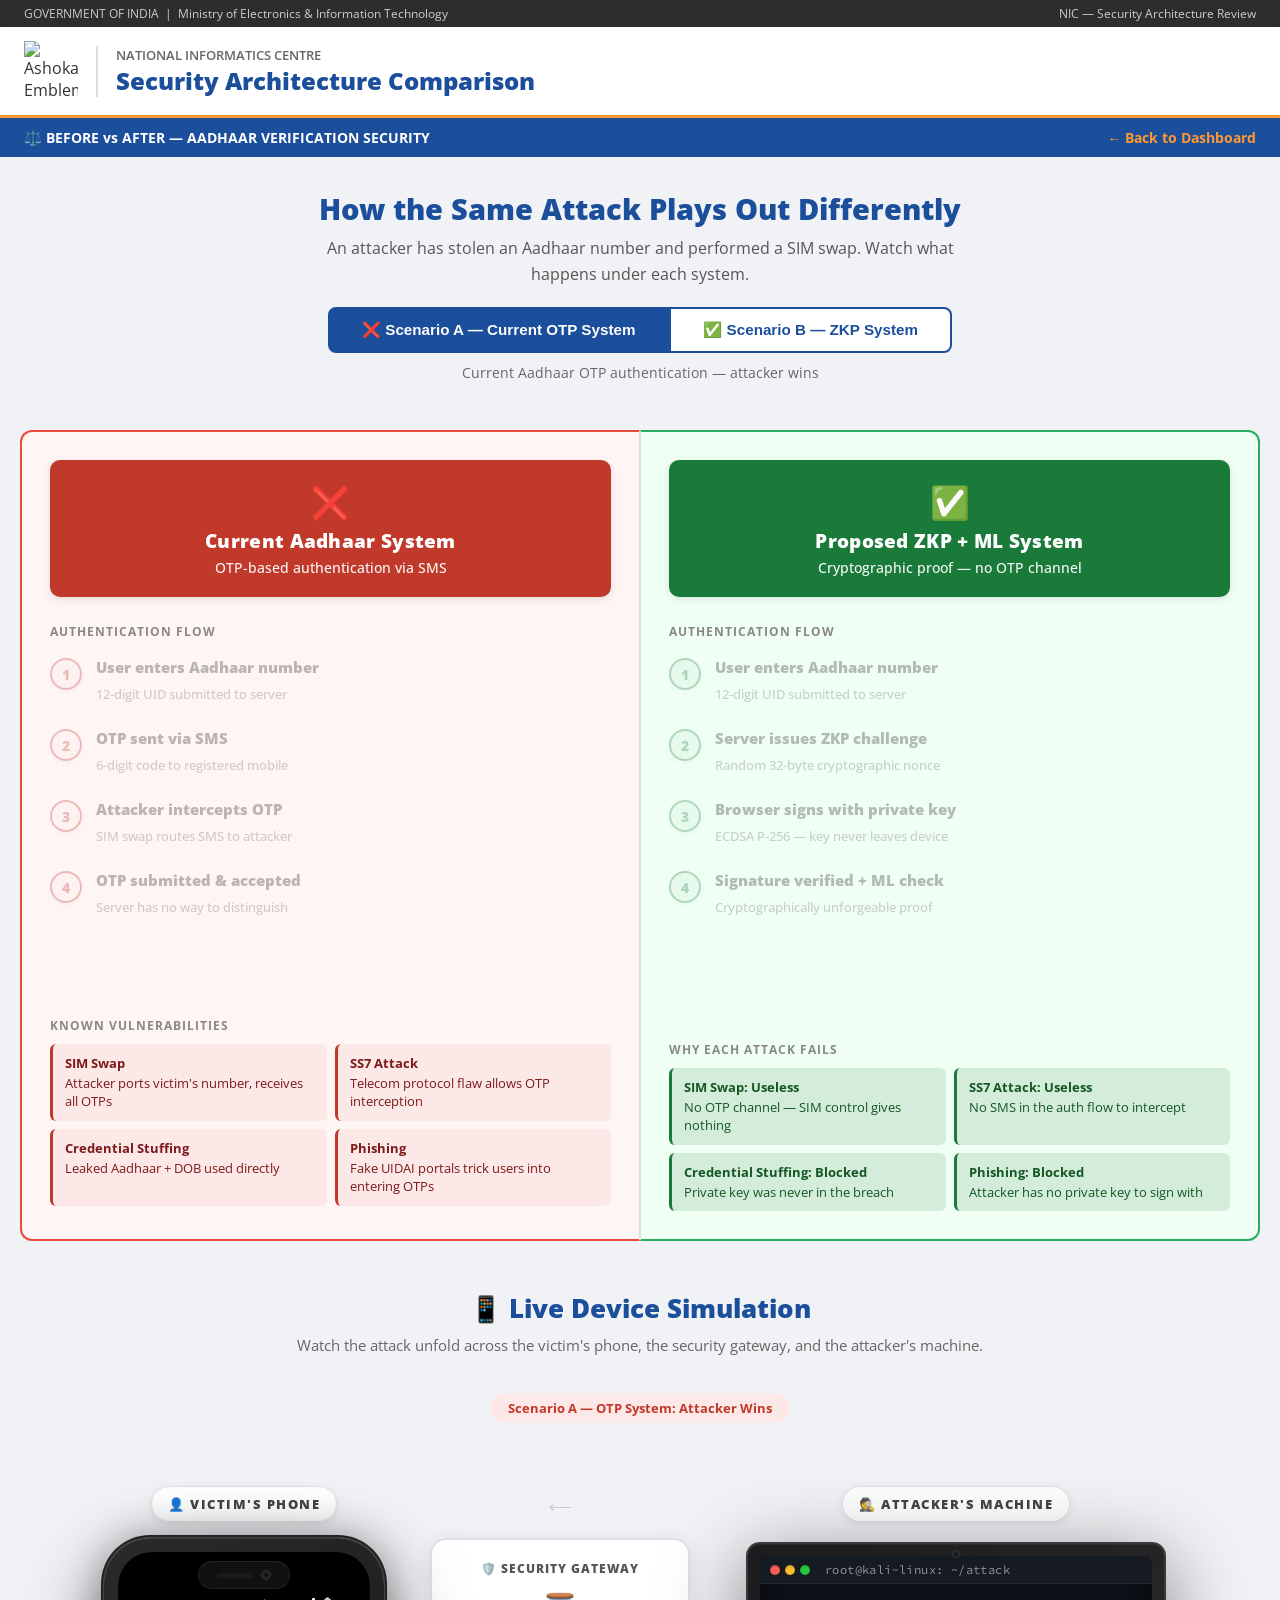
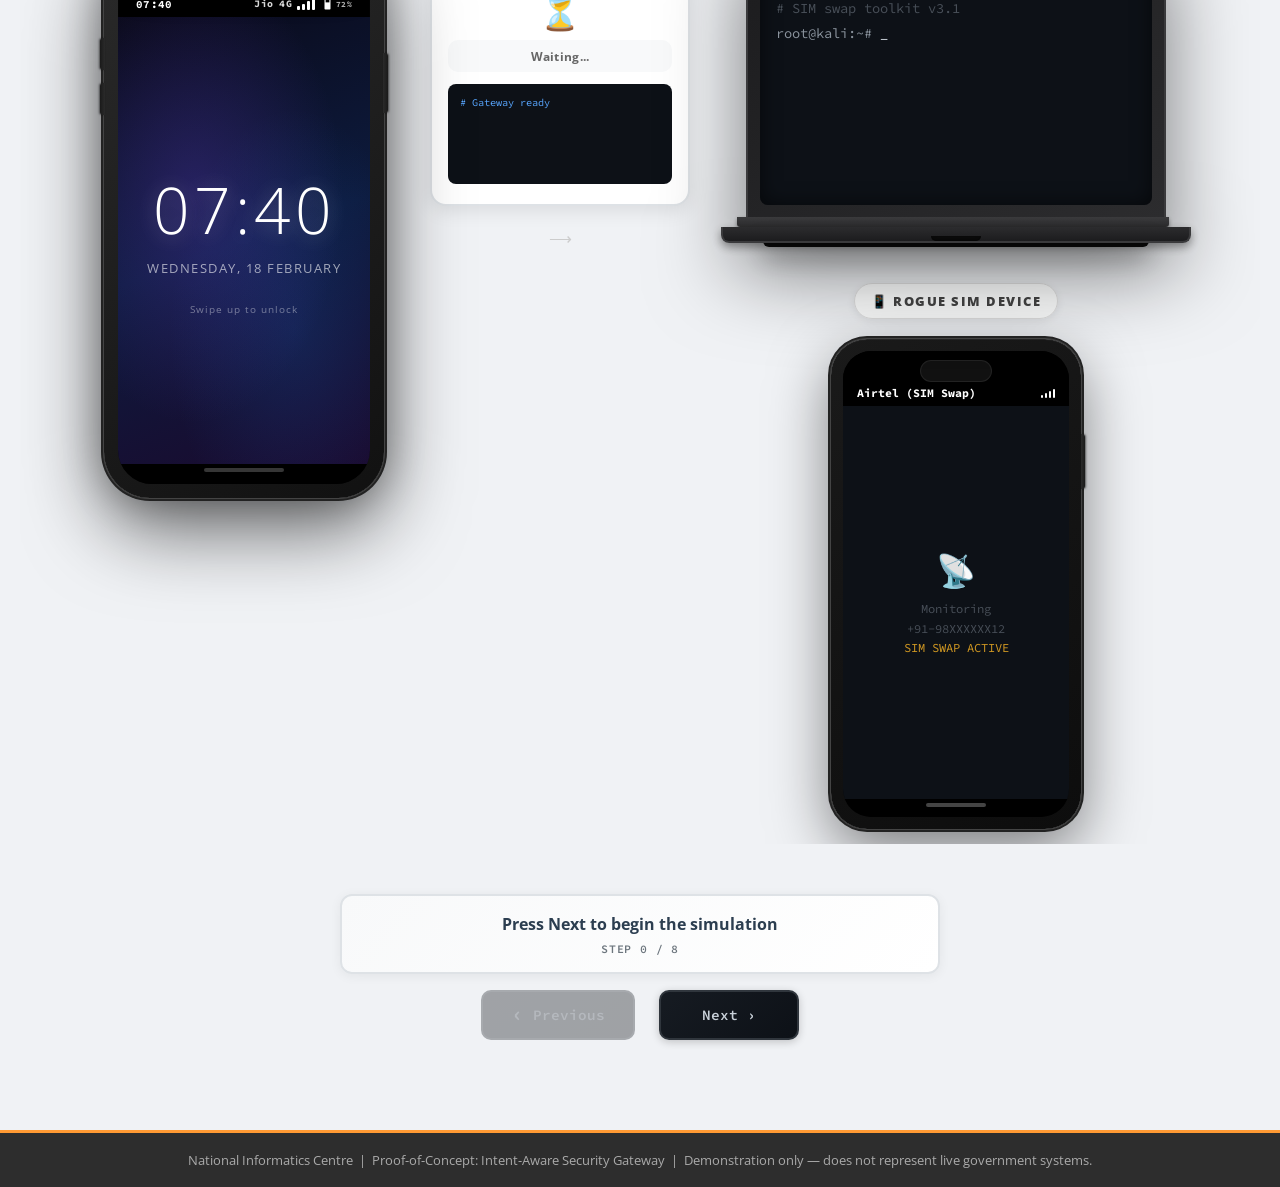
==== static/compare/index.html @ 64ff9e9a "Version 9" ====
<!DOCTYPE html>
<html lang="en">

<head>
    <meta charset="UTF-8">
    <meta name="viewport" content="width=device-width, initial-scale=1.0">
    <title>Security Architecture Comparison — NIC</title>
    <link
        href="https://fonts.googleapis.com/css2?family=Open+Sans:wght@400;600;700;800&family=Source+Code+Pro:wght@400;600&display=swap"
        rel="stylesheet">
    <link
        href="https://fonts.googleapis.com/css2?family=Material+Symbols+Outlined:opsz,wght,FILL,GRAD@20,400,1,0"
        rel="stylesheet">
    <style>
        :root {
            --nic-blue: #1b4e9b;
            --nic-orange: #ff9933;
            --nic-green: #138808;
            --red: #c0392b;
            --green: #1a7a3a;
            --red-bg: #fff5f5;
            --green-bg: #f0fff4;
            --red-border: #e74c3c;
            --green-border: #27ae60;
        }

        * {
            box-sizing: border-box;
            margin: 0;
            padding: 0;
        }

        body {
            font-family: 'Open Sans', 'Segoe UI', sans-serif;
            background: #f0f2f5;
            color: #333;
        }

        .govt-strip {
            background: #2d2d2d;
            color: #ccc;
            font-size: .78rem;
            padding: 5px 24px;
            display: flex;
            justify-content: space-between;
        }

        .nic-header {
            background: white;
            padding: 14px 24px;
            display: flex;
            align-items: center;
            gap: 18px;
            border-bottom: 3px solid var(--nic-orange);
            box-shadow: 0 2px 6px rgba(0, 0, 0, .08);
        }

        .nic-header img {
            width: 54px;
        }

        .nic-header .htxt {
            border-left: 2px solid #ddd;
            padding-left: 18px;
        }

        .nic-header .htxt p {
            font-size: .8rem;
            color: #666;
            text-transform: uppercase;
            font-weight: 600;
        }

        .nic-header .htxt h1 {
            font-size: 1.5rem;
            color: var(--nic-blue);
            font-weight: 800;
        }

        .nav-bar {
            background: var(--nic-blue);
            color: white;
            padding: 10px 24px;
            font-size: .9rem;
            font-weight: 700;
            display: flex;
            justify-content: space-between;
            align-items: center;
        }

        .nav-bar a {
            color: var(--nic-orange);
            text-decoration: none;
            font-size: .85rem;
        }

        .page-title {
            text-align: center;
            padding: 32px 24px 20px;
        }

        .page-title h2 {
            font-size: 1.8rem;
            font-weight: 800;
            color: var(--nic-blue);
            margin-bottom: 8px;
        }

        .page-title p {
            font-size: 1rem;
            color: #555;
            max-width: 680px;
            margin: 0 auto 20px;
            line-height: 1.6;
        }

        .scenario-toggle {
            display: flex;
            justify-content: center;
            gap: 0;
            margin-bottom: 10px;
        }

        .scen-btn {
            padding: 12px 32px;
            font-size: .95rem;
            font-weight: 700;
            border: 2px solid var(--nic-blue);
            cursor: pointer;
            transition: all .2s;
            background: white;
            color: var(--nic-blue);
        }

        .scen-btn:first-child {
            border-radius: 8px 0 0 8px;
        }

        .scen-btn:last-child {
            border-radius: 0 8px 8px 0;
        }

        .scen-btn.active {
            background: var(--nic-blue);
            color: white;
        }

        .scen-label {
            text-align: center;
            font-size: .85rem;
            color: #666;
            margin-bottom: 28px;
        }

        /* TEXT COMPARISON */
        .compare-grid {
            display: grid;
            grid-template-columns: 1fr 1fr;
            gap: 0;
            max-width: 1400px;
            margin: 0 auto 50px;
            padding: 0 20px;
        }

        .col {
            padding: 28px;
        }

        .col-bad {
            background: var(--red-bg);
            border: 2px solid var(--red-border);
            border-right: 1px solid #ddd;
            border-radius: 12px 0 0 12px;
        }

        .col-good {
            background: var(--green-bg);
            border: 2px solid var(--green-border);
            border-left: 1px solid #ddd;
            border-radius: 0 12px 12px 0;
        }

        .col-header {
            text-align: center;
            padding: 20px;
            border-radius: 10px;
            margin-bottom: 26px;
            box-shadow: 0 2px 8px rgba(0, 0, 0, .1);
        }

        .col-bad .col-header {
            background: var(--red);
            color: white;
        }

        .col-good .col-header {
            background: var(--green);
            color: white;
        }

        .col-header .verdict {
            font-size: 2rem;
            margin-bottom: 4px;
        }

        .col-header h3 {
            font-size: 1.2rem;
            font-weight: 800;
            margin-bottom: 4px;
            letter-spacing: .3px;
        }

        .col-header p {
            font-size: .85rem;
            opacity: .95;
            font-weight: 500;
        }

        .flow-title {
            font-size: .78rem;
            font-weight: 700;
            text-transform: uppercase;
            color: #888;
            letter-spacing: 1px;
            margin-bottom: 12px;
        }

        .step {
            display: flex;
            align-items: flex-start;
            gap: 14px;
            margin-bottom: 14px;
            opacity: .3;
            transition: opacity .4s, transform .3s;
            padding: 4px 0;
        }

        .step.active {
            opacity: 1;
            transform: translateX(6px);
        }

        .step.done {
            opacity: .7;
        }

        .step-num {
            width: 32px;
            height: 32px;
            border-radius: 50%;
            display: flex;
            align-items: center;
            justify-content: center;
            font-size: .85rem;
            font-weight: 800;
            flex-shrink: 0;
            margin-top: 2px;
            box-shadow: 0 2px 6px rgba(0, 0, 0, .1);
        }

        .col-bad .step-num {
            background: #fde8e8;
            color: var(--red);
            border: 2px solid var(--red);
        }

        .col-good .step-num {
            background: #d4edda;
            color: var(--green);
            border: 2px solid var(--green);
        }

        .step-text {
            font-size: .92rem;
            line-height: 1.6;
        }

        .step-text strong {
            display: block;
            font-weight: 800;
            color: #222;
            margin-bottom: 2px;
        }

        .step-text span {
            color: #666;
            font-size: .84rem;
            font-weight: 500;
        }

        .result-banner {
            border-radius: 8px;
            padding: 18px;
            text-align: center;
            font-weight: 800;
            font-size: 1.1rem;
            letter-spacing: .5px;
            opacity: 0;
            transform: translateY(8px);
            transition: opacity .5s, transform .5s;
            margin-bottom: 20px;
        }

        .result-banner.show {
            opacity: 1;
            transform: translateY(0);
        }

        .result-bad {
            background: #e74c3c;
            color: white;
        }

        .result-good {
            background: #27ae60;
            color: white;
        }

        .cards-title {
            font-size: .78rem;
            font-weight: 700;
            text-transform: uppercase;
            color: #888;
            letter-spacing: 1px;
            margin-bottom: 10px;
        }

        .cards-grid {
            display: grid;
            grid-template-columns: 1fr 1fr;
            gap: 8px;
        }

        .card {
            padding: 10px 12px;
            border-radius: 6px;
            font-size: .82rem;
            line-height: 1.4;
        }

        .card-vuln {
            background: #fde8e8;
            border-left: 3px solid var(--red);
            color: #7b1a1a;
        }

        .card-prot {
            background: #d4edda;
            border-left: 3px solid var(--green);
            color: #155724;
        }

        .card strong {
            display: block;
            font-weight: 700;
            margin-bottom: 2px;
        }

        /* ══ SIMULATION SECTION ══ */
        .sim-section {
            max-width: 100%;
            margin: 0 auto 60px;
            padding: 0 20px;
            overflow-x: hidden;
        }

        .sim-section h3 {
            text-align: center;
            font-size: 1.6rem;
            font-weight: 800;
            color: var(--nic-blue);
            margin-bottom: 8px;
        }

        .sim-sub {
            text-align: center;
            color: #666;
            font-size: .95rem;
            margin-bottom: 36px;
            line-height: 1.5;
        }

        .scenario-badge {
            display: inline-block;
            padding: 6px 18px;
            border-radius: 20px;
            font-size: .8rem;
            font-weight: 700;
            margin-bottom: 24px;
        }

        .badge-a {
            background: #fde8e8;
            color: var(--red);
        }

        .badge-b {
            background: #d4edda;
            color: var(--green);
        }

        .sim-stage {
            display: grid;
            grid-template-columns: minmax(300px, 350px) minmax(260px, 300px) minmax(420px, 520px);
            gap: 24px;
            align-items: start;
            justify-content: center;
            justify-items: center;
            width: 100%;
            max-width: 1600px;
            margin: 0 auto;
            padding: 20px;
            overflow-x: auto;
        }

        /* ── PHONE ── */
        .phone-wrap {
            display: flex;
            flex-direction: column;
            align-items: center;
            gap: 16px;
            width: 100%;
        }

        .device-label {
            font-size: .82rem;
            font-weight: 800;
            text-transform: uppercase;
            letter-spacing: 1.5px;
            color: #444;
            text-align: center;
            padding: 8px 16px;
            background: rgba(255, 255, 255, .9);
            border-radius: 20px;
            box-shadow: 0 2px 8px rgba(0, 0, 0, .08);
            border: 1px solid #e0e0e0;
        }

        .phone {
            width: 300px;
            height: 600px;
            background: linear-gradient(145deg, #2a2a2a, #111);
            border-radius: 46px;
            padding: 14px;
            box-shadow:
                0 0 0 1px #444,
                0 0 0 3px #222,
                inset 0 1px 0 rgba(255, 255, 255, .08),
                0 30px 80px rgba(0, 0, 0, .6),
                0 0 40px rgba(0, 0, 0, .3);
            position: relative;
            flex-shrink: 0;
            margin: 0 auto;
        }

        /* Volume buttons */
        .phone::before {
            content: '';
            position: absolute;
            left: -4px;
            top: 100px;
            width: 5px;
            height: 32px;
            background: linear-gradient(to right, #1a1a1a, #2a2a2a);
            border-radius: 3px 0 0 3px;
            box-shadow: -1px 0 2px rgba(0, 0, 0, .5);
            z-index: 1;
        }

        /* Power button */
        .phone::after {
            content: '';
            position: absolute;
            right: -4px;
            top: 115px;
            width: 5px;
            height: 60px;
            background: linear-gradient(to left, #1a1a1a, #2a2a2a);
            border-radius: 0 3px 3px 0;
            box-shadow: 1px 0 2px rgba(0, 0, 0, .5);
            z-index: 1;
        }

        /* Second volume button via wrapper */
        .phone .vol2 {
            position: absolute;
            left: -4px;
            top: 145px;
            width: 5px;
            height: 32px;
            background: linear-gradient(to right, #1a1a1a, #2a2a2a);
            border-radius: 3px 0 0 3px;
            box-shadow: -1px 0 2px rgba(0, 0, 0, .5);
            z-index: 1;
        }

        .phone-screen {
            width: 100%;
            height: 100%;
            background: #000;
            border-radius: 34px;
            overflow: hidden;
            position: relative;
            display: flex;
            flex-direction: column;
            box-shadow: inset 0 0 1px rgba(255, 255, 255, .1);
        }

        /* Dynamic island style notch */
        .notch {
            position: absolute;
            top: 10px;
            left: 50%;
            transform: translateX(-50%);
            width: 90px;
            height: 26px;
            background: #111;
            border-radius: 20px;
            z-index: 20;
            display: flex;
            align-items: center;
            justify-content: center;
            gap: 8px;
            box-shadow: 0 0 0 1px #222;
        }

        .notch-cam {
            width: 10px;
            height: 10px;
            background: #1a1a1a;
            border-radius: 50%;
            border: 1.5px solid #333;
            position: relative;
        }

        .notch-cam::after {
            content: '';
            position: absolute;
            top: 50%;
            left: 50%;
            transform: translate(-50%, -50%);
            width: 4px;
            height: 4px;
            background: #0a0a0a;
            border-radius: 50%;
            box-shadow: 0 0 3px rgba(100, 180, 255, .4);
        }

        .notch-speaker {
            width: 36px;
            height: 5px;
            background: #1a1a1a;
            border-radius: 3px;
        }

        .status-bar {
            background: rgba(0, 0, 0, .2);
            /* Transparent on top of wallpaper/app */
            color: white;
            font-size: .68rem;
            font-weight: 700;
            padding: 44px 18px 6px;
            display: flex;
            justify-content: space-between;
            align-items: center;
            flex-shrink: 0;
            font-family: 'Source Code Pro', monospace;
            letter-spacing: .3px;
            position: relative;
            z-index: 5;
        }

        .signal-bars {
            display: flex;
            align-items: flex-end;
            gap: 2px;
        }

        .bar {
            width: 3px;
            background: white;
            border-radius: 1px;
            transition: opacity .5s;
        }

        .bar:nth-child(1) {
            height: 4px;
        }

        .bar:nth-child(2) {
            height: 6px;
        }

        .bar:nth-child(3) {
            height: 9px;
        }

        .bar:nth-child(4) {
            height: 12px;
        }

        .bar.dim {
            opacity: .2;
        }

        .wifi-icon {
            font-size: .65rem;
        }

        .battery-wrap {
            display: flex;
            align-items: center;
            gap: 1px;
        }

        .batt-icon {
            font-size: 15px !important;
            line-height: 1;
            color: white;
            display: inline-flex;
            align-items: center;
        }

        .batt-pct {
            font-size: .5rem;
            color: rgba(255, 255, 255, .7);
        }

        .screen-content {
            flex: 1;
            overflow: hidden;
            position: relative;
            display: flex;
            flex-direction: column;
        }

        .home-bar {
            height: 20px;
            display: flex;
            align-items: center;
            justify-content: center;
            padding-bottom: 8px;
            z-index: 10;
        }

        .home-pill {
            width: 110px;
            height: 4px;
            background: #fff;
            border-radius: 2px;
            opacity: 0.8;
        }

        .home-bar {
            height: 20px;
            background: #000;
            display: flex;
            align-items: center;
            justify-content: center;
            flex-shrink: 0;
        }

        .home-pill {
            width: 80px;
            height: 4px;
            background: #444;
            border-radius: 2px;
        }

        .screen-state {
            position: absolute;
            inset: 0;
            display: flex;
            flex-direction: column;
            opacity: 0;
            transition: opacity .6s;
            pointer-events: none;
        }

        .screen-state.visible {
            opacity: 1;
        }

        /* Lock screen */
        .lock-screen {
            background: linear-gradient(160deg, #0a0a1a 0%, #0d1b3e 50%, #1a0a2e 100%);
            color: white;
            align-items: center;
            justify-content: center;
            gap: 6px;
            flex: 1;
            display: flex;
            flex-direction: column;
        }

        .lock-wallpaper {
            position: absolute;
            inset: 0;
            background: radial-gradient(ellipse at 30% 40%, rgba(100, 60, 200, .3), transparent 60%), radial-gradient(ellipse at 70% 70%, rgba(30, 100, 200, .2), transparent 50%);
        }

        .lock-content {
            position: relative;
            z-index: 1;
            display: flex;
            flex-direction: column;
            align-items: center;
            gap: 6px;
        }

        .lock-time {
            font-size: 4rem;
            font-weight: 200;
            letter-spacing: 4px;
            text-shadow: 0 2px 20px rgba(255, 255, 255, .3);
        }

        .lock-date {
            font-size: .82rem;
            opacity: .6;
            letter-spacing: 1.5px;
            text-transform: uppercase;
        }

        .lock-unlock {
            margin-top: 20px;
            font-size: .6rem;
            opacity: .4;
            letter-spacing: 1px;
        }

        /* App screen */
        .aadhaar-app {
            background: #f0f4fa;
            flex: 1;
            display: flex;
            flex-direction: column;
        }

        .app-topbar {
            background: linear-gradient(135deg, #1b4e9b, #0d3a7a);
            color: white;
            padding: 14px 16px;
            font-size: .8rem;
            font-weight: 700;
            display: flex;
            align-items: center;
            gap: 10px;
            box-shadow: 0 2px 8px rgba(0, 0, 0, .3);
            flex-shrink: 0;
        }

        .app-topbar .back {
            opacity: .7;
            font-size: 1rem;
            cursor: pointer;
        }

        .app-topbar .title-wrap {
            flex: 1;
        }

        .app-topbar .app-name {
            font-size: .85rem;
            font-weight: 800;
        }

        .app-topbar .app-sub {
            font-size: .65rem;
            opacity: .7;
            font-weight: 400;
        }

        .app-topbar .uidai-badge {
            background: rgba(255, 255, 255, .15);
            border-radius: 4px;
            padding: 3px 8px;
            font-size: .62rem;
            font-weight: 700;
        }

        .app-body {
            flex: 1;
            padding: 14px;
            display: flex;
            flex-direction: column;
            gap: 12px;
            overflow-y: auto;
            overflow-x: hidden;
        }

        .app-card {
            background: white;
            border-radius: 12px;
            padding: 12px 14px;
            box-shadow: 0 1px 4px rgba(0, 0, 0, .08);
            border: 1px solid rgba(0, 0, 0, .04);
        }

        .app-card-title {
            font-size: .75rem;
            font-weight: 800;
            color: var(--nic-blue);
            margin-bottom: 8px;
            text-transform: uppercase;
            letter-spacing: .5px;
        }

        .app-field label {
            font-size: .68rem;
            color: #999;
            font-weight: 700;
            text-transform: uppercase;
            display: block;
            margin-bottom: 4px;
            letter-spacing: .5px;
        }

        .app-field .val {
            font-size: .88rem;
            font-weight: 600;
            color: #111;
            font-family: 'Source Code Pro', monospace;
            letter-spacing: 1.5px;
            min-height: 18px;
        }

        .app-field .val.typing::after {
            content: '|';
            animation: blink 1s step-start infinite;
            color: var(--nic-blue);
        }

        .app-field .val.redacted {
            color: #bbb;
            letter-spacing: 2px;
        }

        .otp-row {
            display: flex;
            gap: 4px;
            justify-content: center;
            margin-top: 4px;
        }

        .otp-d {
            width: 32px;
            height: 40px;
            border: 1.5px solid #ddd;
            border-radius: 8px;
            display: flex;
            align-items: center;
            justify-content: center;
            font-size: 1.05rem;
            font-weight: 700;
            font-family: 'Source Code Pro', monospace;
            background: #fafafa;
            transition: border-color .2s, background .2s;
        }

        .otp-d.filled {
            border-color: var(--nic-blue);
            background: #eef3ff;
            color: var(--nic-blue);
        }

        .otp-d.active-cursor {
            border-color: var(--nic-blue);
            animation: pulse-border .8s ease-in-out infinite;
        }

        @keyframes pulse-border {

            0%,
            100% {
                border-color: var(--nic-blue);
            }

            50% {
                border-color: #7aabff;
            }
        }

        .zkp-section {
            display: flex;
            flex-direction: column;
            align-items: center;
            gap: 6px;
            padding: 6px 0;
        }

        .zkp-ring-wrap {
            position: relative;
            width: 64px;
            height: 64px;
        }

        .zkp-ring {
            width: 64px;
            height: 64px;
            border: 4px solid #e8e8e8;
            border-top-color: var(--nic-blue);
            border-radius: 50%;
            animation: spin 1s linear infinite;
            position: absolute;
        }

        .zkp-ring.done {
            animation: none;
            border-color: #27ae60;
        }

        .zkp-check {
            position: absolute;
            inset: 0;
            display: flex;
            align-items: center;
            justify-content: center;
            font-size: 1.7rem;
            opacity: 0;
            transition: opacity .4s;
        }

        .zkp-check.show {
            opacity: 1;
        }

        .zkp-label {
            font-size: .72rem;
            color: #666;
            text-align: center;
            line-height: 1.4;
        }

        .status-pill {
            border-radius: 20px;
            padding: 5px 12px;
            font-size: .62rem;
            font-weight: 700;
            text-align: center;
            display: inline-block;
        }

        .pill-ok {
            background: #d4edda;
            color: #155724;
        }

        .pill-err {
            background: #f8d7da;
            color: #721c24;
        }

        .pill-wait {
            background: #fff3cd;
            color: #856404;
        }

        .app-action-btn {
            border-radius: 8px;
            padding: 11px;
            font-size: .82rem;
            font-weight: 700;
            text-align: center;
            border: none;
            width: 100%;
        }

        .btn-blue {
            background: linear-gradient(135deg, #1b4e9b, #0d3a7a);
            color: white;
        }

        .btn-green {
            background: linear-gradient(135deg, #27ae60, #1a7a3a);
            color: white;
        }

        .btn-red {
            background: linear-gradient(135deg, #e74c3c, #c0392b);
            color: white;
        }

        /* SMS notification — inside screen-content so it clips within the phone screen */
        .sms-notif {
            position: absolute;
            top: 10px;
            left: 10px;
            right: 10px;
            background: rgba(28, 28, 30, .95);
            -webkit-backdrop-filter: blur(30px);
            backdrop-filter: blur(30px);
            border-radius: 16px;
            padding: 12px 14px;
            display: flex;
            gap: 12px;
            align-items: flex-start;
            transform: translateY(-150%);
            transition: transform .6s cubic-bezier(.34, 1.4, .64, 1);
            z-index: 30;
            border: 1px solid rgba(255, 255, 255, .12);
            box-shadow: 0 10px 40px rgba(0, 0, 0, .4);
        }

        .sms-notif.slide-in {
            transform: translateY(0);
        }

        .sms-icon-wrap {
            width: 40px;
            height: 40px;
            background: linear-gradient(135deg, #30d158, #25a244);
            border-radius: 11px;
            display: flex;
            align-items: center;
            justify-content: center;
            font-size: 1.15rem;
            flex-shrink: 0;
            box-shadow: 0 2px 8px rgba(48, 209, 88, .4);
        }

        .sms-meta {
            flex: 1;
        }

        .sms-app-row {
            display: flex;
            justify-content: space-between;
            align-items: center;
            margin-bottom: 2px;
        }

        .sms-app-name {
            font-size: .67rem;
            color: rgba(255, 255, 255, .6);
            font-weight: 700;
            text-transform: uppercase;
            letter-spacing: .6px;
        }

        .sms-time {
            font-size: .62rem;
            color: rgba(255, 255, 255, .4);
            font-weight: 600;
        }

        .sms-sender {
            font-size: .8rem;
            color: white;
            font-weight: 700;
            margin-bottom: 3px;
            letter-spacing: .2px;
        }

        .sms-body-text {
            font-size: .74rem;
            color: rgba(255, 255, 255, .8);
            line-height: 1.5;
        }

        .sms-body-text strong {
            color: white;
        }

        /* ── LAPTOP ── */
        .laptop-wrap {
            display: flex;
            flex-direction: column;
            align-items: center;
            gap: 20px;
            width: 100%;
        }

        .laptop {
            width: 460px;
            display: flex;
            flex-direction: column;
            align-items: center;
            filter: drop-shadow(0 20px 40px rgba(0, 0, 0, .5));
            margin: 0 auto;
        }

        .laptop-lid {
            width: 100%;
            height: 300px;
            background: linear-gradient(145deg, #1c1c1e, #2c2c2e);
            border-radius: 14px 14px 0 0;
            border: 2px solid #3a3a3c;
            border-bottom: none;
            padding: 12px;
            position: relative;
            box-shadow: inset 0 1px 0 rgba(255, 255, 255, .05);
        }

        .laptop-lid::before {
            content: '';
            position: absolute;
            top: 6px;
            left: 50%;
            transform: translateX(-50%);
            width: 6px;
            height: 6px;
            background: #1c1c1e;
            border-radius: 50%;
            border: 1px solid #3a3a3c;
        }

        .laptop-screen-inner {
            width: 100%;
            height: 100%;
            background: #0d1117;
            border-radius: 8px;
            overflow: hidden;
            display: flex;
            flex-direction: column;
            box-shadow: inset 0 0 20px rgba(0, 0, 0, .6);
        }

        .laptop-titlebar {
            background: #161b22;
            padding: 6px 10px;
            display: flex;
            align-items: center;
            gap: 5px;
            flex-shrink: 0;
            border-bottom: 1px solid #21262d;
        }

        .ltb-dot {
            width: 10px;
            height: 10px;
            border-radius: 50%;
            box-shadow: inset 0 1px 2px rgba(0, 0, 0, .3);
        }

        .ltb-dot.r {
            background: #ff5f57;
        }

        .ltb-dot.y {
            background: #febc2e;
        }

        .ltb-dot.g {
            background: #28c840;
        }

        .ltb-title {
            font-size: .76rem;
            color: #8b949e;
            margin-left: 10px;
            font-family: 'Source Code Pro', monospace;
            letter-spacing: .4px;
        }

        .laptop-terminal {
            flex: 1;
            padding: 12px 16px;
            font-family: 'Source Code Pro', monospace;
            font-size: .86rem;
            line-height: 1.8;
            color: #c9d1d9;
            overflow-y: auto;
            overflow-x: hidden;
        }

        .lt-line {
            display: block;
        }

        .lt-ok {
            color: #3fb950;
        }

        .lt-err {
            color: #f85149;
        }

        .lt-warn {
            color: #d29922;
        }

        .lt-info {
            color: #58a6ff;
        }

        .lt-dim {
            color: #484f58;
        }

        .lt-prompt {
            color: #8b949e;
        }

        .laptop-hinge {
            width: 103%;
            height: 10px;
            background: linear-gradient(to bottom, #3a3a3c, #2c2c2e);
            margin-left: -1.5%;
            border-radius: 0 0 3px 3px;
            box-shadow: 0 2px 4px rgba(0, 0, 0, .4);
        }

        .laptop-base {
            width: 112%;
            height: 16px;
            background: linear-gradient(to bottom, #2c2c2e, #1c1c1e);
            border-radius: 0 0 8px 8px;
            border: 2px solid #3a3a3c;
            border-top: none;
            position: relative;
            box-shadow: 0 4px 10px rgba(0, 0, 0, .4);
        }

        .laptop-base::after {
            content: '';
            position: absolute;
            bottom: 0;
            left: 50%;
            transform: translateX(-50%);
            width: 50px;
            height: 5px;
            background: #0a0a0a;
            border-radius: 0 0 5px 5px;
            box-shadow: inset 0 -1px 2px rgba(0, 0, 0, .5);
        }

        .laptop-foot {
            width: 92%;
            height: 6px;
            background: #0a0a0a;
            border-radius: 0 0 12px 12px;
            box-shadow: 0 8px 24px rgba(0, 0, 0, .6);
            margin-top: -2px;
        }

        /* Rogue SIM phone — proper phone shape */
        .rogue-phone {
            width: 270px;
            height: 520px;
            background: linear-gradient(145deg, #1a1a1a, #0d0d0d);
            border-radius: 36px;
            padding: 12px;
            box-shadow:
                0 0 0 1px #444,
                0 0 0 3px #222,
                inset 0 1px 0 rgba(255, 255, 255, .05),
                0 20px 60px rgba(0, 0, 0, .5);
            position: relative;
            margin: 0 auto;
        }

        .rogue-phone::after {
            content: '';
            position: absolute;
            right: -4px;
            top: 95px;
            width: 4px;
            height: 55px;
            background: linear-gradient(to left, #1a1a1a, #2a2a2a);
            border-radius: 0 3px 3px 0;
            box-shadow: 1px 0 2px rgba(0, 0, 0, .5);
            z-index: 1;
        }

        .rogue-screen {
            width: 100%;
            height: 100%;
            background: #000;
            border-radius: 28px;
            overflow: hidden;
            position: relative;
            display: flex;
            flex-direction: column;
            box-shadow: inset 0 0 1px rgba(255, 255, 255, .1);
        }

        .rogue-notch {
            position: absolute;
            top: 10px;
            left: 50%;
            transform: translateX(-50%);
            width: 70px;
            height: 20px;
            background: #111;
            border-radius: 14px;
            z-index: 10;
            box-shadow: 0 0 0 1px #222;
        }

        .rogue-statusbar {
            background: #000;
            color: white;
            font-size: .72rem;
            font-weight: 700;
            padding: 35px 14px 6px;
            display: flex;
            justify-content: space-between;
            align-items: center;
            font-family: 'Source Code Pro', monospace;
            flex-shrink: 0;
        }

        .rogue-content {
            flex: 1;
            overflow: hidden;
            position: relative;
        }

        .rogue-home {
            height: 18px;
            background: #000;
            display: flex;
            align-items: center;
            justify-content: center;
            flex-shrink: 0;
            padding-bottom: 6px;
        }

        .rogue-home-pill {
            width: 60px;
            height: 4px;
            background: #444;
            border-radius: 2px;
        }

        .rogue-state {
            position: absolute;
            inset: 0;
            opacity: 0;
            transition: opacity .5s;
            display: flex;
            flex-direction: column;
        }

        .rogue-state.visible {
            opacity: 1;
        }

        .rogue-sms-notif {
            position: absolute;
            top: 48px;
            left: 8px;
            right: 8px;
            background: rgba(28, 28, 30, .96);
            -webkit-backdrop-filter: blur(20px);
            backdrop-filter: blur(20px);
            border-radius: 12px;
            padding: 10px 12px;
            display: flex;
            gap: 10px;
            align-items: flex-start;
            transform: translateY(-160px);
            transition: transform .6s cubic-bezier(.34, 1.4, .64, 1);
            z-index: 30;
            border: 1px solid rgba(255, 255, 255, .1);
            box-shadow: 0 8px 30px rgba(0, 0, 0, .4);
        }

        .rogue-sms-notif.slide-in {
            transform: translateY(0);
        }

        /* ── GATEWAY ── */
        .gateway-wrap {
            display: flex;
            flex-direction: column;
            align-items: center;
            gap: 12px;
            width: 100%;
        }

        .gw-box {
            background: white;
            border: 2px solid #dee2e6;
            border-radius: 16px;
            padding: 20px 16px;
            width: 100%;
            max-width: 260px;
            box-shadow: 0 4px 20px rgba(0, 0, 0, .1);
            display: flex;
            flex-direction: column;
            align-items: center;
            gap: 12px;
            margin: 0 auto;
        }

        .gw-title {
            font-size: .75rem;
            font-weight: 800;
            text-transform: uppercase;
            letter-spacing: 1px;
            color: #555;
            text-align: center;
            margin-bottom: 4px;
        }

        .gw-icon {
            font-size: 2.2rem;
            transition: all .3s;
            line-height: 1;
        }

        .gw-status {
            font-size: .74rem;
            font-weight: 700;
            text-align: center;
            padding: 8px 12px;
            border-radius: 10px;
            width: 100%;
            transition: all .3s;
            letter-spacing: .3px;
        }

        .gw-ok {
            background: #d4edda;
            color: #155724;
        }

        .gw-err {
            background: #f8d7da;
            color: #721c24;
        }

        .gw-wait {
            background: #fff3cd;
            color: #856404;
        }

        .gw-neutral {
            background: #f8f9fa;
            color: #666;
        }

        .gw-log {
            width: 100%;
            background: #0d1117;
            border-radius: 8px;
            padding: 10px 12px;
            font-family: 'Source Code Pro', monospace;
            font-size: .64rem;
            line-height: 1.8;
            color: #8b949e;
            min-height: 100px;
            max-height: 140px;
            overflow-y: auto;
            overflow-x: hidden;
        }

        .gl {
            display: block;
        }

        .gl-ok {
            color: #3fb950;
        }

        .gl-err {
            color: #f85149;
        }

        .gl-info {
            color: #58a6ff;
        }

        .gl-warn {
            color: #d29922;
        }

        /* Data pulse arrows */
        .pulse-arrow {
            font-size: 1.4rem;
            color: #aaa;
            text-align: center;
            position: relative;
            height: 40px;
            display: flex;
            align-items: center;
            justify-content: center;
            width: 100%;
        }

        .pulse-dot {
            width: 8px;
            height: 8px;
            border-radius: 50%;
            position: absolute;
            opacity: 0;
        }

        .pulse-dot.active {
            animation: pulse-travel 1s ease-in-out forwards;
        }

        @keyframes pulse-travel {
            0% {
                opacity: 0;
                transform: translateX(0);
            }

            20% {
                opacity: 1;
            }

            80% {
                opacity: 1;
            }

            100% {
                opacity: 0;
                transform: translateX(var(--travel));
            }
        }

        .pulse-dot.blue {
            background: #58a6ff;
            box-shadow: 0 0 6px #58a6ff;
        }

        .pulse-dot.green {
            background: #3fb950;
            box-shadow: 0 0 6px #3fb950;
        }

        .pulse-dot.red {
            background: #f85149;
            box-shadow: 0 0 6px #f85149;
        }

        @keyframes spin {
            to {
                transform: rotate(360deg);
            }
        }

        @keyframes blink {
            50% {
                opacity: 0;
            }
        }

        /* Custom scrollbar styling */
        .laptop-terminal::-webkit-scrollbar,
        .gw-log::-webkit-scrollbar,
        .app-body::-webkit-scrollbar {
            width: 6px;
        }

        .laptop-terminal::-webkit-scrollbar-track,
        .gw-log::-webkit-scrollbar-track,
        .app-body::-webkit-scrollbar-track {
            background: rgba(0, 0, 0, .1);
            border-radius: 3px;
        }

        .laptop-terminal::-webkit-scrollbar-thumb,
        .gw-log::-webkit-scrollbar-thumb {
            background: #30363d;
            border-radius: 3px;
        }

        .app-body::-webkit-scrollbar-thumb {
            background: #ccc;
            border-radius: 3px;
        }

        .laptop-terminal::-webkit-scrollbar-thumb:hover,
        .gw-log::-webkit-scrollbar-thumb:hover {
            background: #484f58;
        }

        .app-body::-webkit-scrollbar-thumb:hover {
            background: #aaa;
        }

        footer {
            background: #2d2d2d;
            color: #aaa;
            text-align: center;
            padding: 18px;
            font-size: .8rem;
            border-top: 3px solid var(--nic-orange);
        }

        /* Responsive Design */
        @media (max-width: 1400px) {
            .sim-stage {
                grid-template-columns: minmax(280px, 320px) minmax(240px, 280px) minmax(400px, 480px);
                gap: 16px;
                padding: 15px;
            }

            .phone {
                width: 280px;
                height: 560px;
            }

            .laptop {
                width: 420px;
            }

            .laptop-lid {
                height: 275px;
            }

            .rogue-phone {
                width: 250px;
                height: 490px;
            }
        }

        @media (max-width: 1100px) {
            .sim-stage {
                grid-template-columns: minmax(240px, 280px) minmax(220px, 260px) minmax(340px, 420px);
                gap: 12px;
                padding: 10px;
            }

            .phone {
                width: 250px;
                height: 500px;
            }

            .laptop {
                width: 360px;
            }

            .laptop-lid {
                height: 250px;
            }

            .rogue-phone {
                width: 230px;
                height: 440px;
            }

            .gw-box {
                max-width: 240px;
            }
        }

        @media (max-width: 768px) {
            .compare-grid {
                grid-template-columns: 1fr;
                gap: 20px;
                padding: 0 10px;
            }

            .col-bad {
                border-radius: 12px;
                border-right: 2px solid var(--red-border);
            }

            .col-good {
                border-radius: 12px;
                border-left: 2px solid var(--green-border);
            }

            .step-info-wrap {
                min-width: 280px;
                padding: 12px 16px;
            }

            .nav-btn {
                min-width: 100px;
                padding: 10px 20px;
                font-size: .8rem;
            }

            .sim-stage {
                grid-template-columns: minmax(220px, 260px) minmax(200px, 240px) minmax(300px, 360px);
                gap: 10px;
                padding: 8px;
            }

            .phone {
                width: 220px;
                height: 440px;
                padding: 10px;
                border-radius: 38px;
            }

            .phone-screen {
                border-radius: 30px;
            }

            .laptop {
                width: 310px;
            }

            .laptop-lid {
                height: 215px;
            }

            .rogue-phone {
                width: 200px;
                height: 390px;
            }

            .gw-box {
                max-width: 220px;
                padding: 16px 12px;
            }

            .device-label {
                font-size: .72rem;
                padding: 6px 12px;
            }
        }

        @media (max-width: 480px) {
            .scenario-toggle {
                flex-direction: column;
                gap: 10px;
            }

            .scen-btn:first-child,
            .scen-btn:last-child {
                border-radius: 8px;
            }

            .sim-section {
                padding: 0 10px;
            }
        }

        /* ── STATUS BAR HELPERS ── */
        .carrier-label {
            font-size: .62rem;
            font-weight: 700;
            letter-spacing: .3px;
            color: rgba(255, 255, 255, .85);
        }

        .status-right {
            display: flex;
            align-items: center;
            gap: 5px;
        }

        .batt-72 { width: 72%; }

        /* ── ZKP CARD HELPERS ── */
        .zkp-nonce {
            font-size: .58rem !important;
            color: #888;
            letter-spacing: .5px !important;
        }

        .zkp-algo {
            font-size: .55rem;
            color: #aaa;
        }

        /* ── INITIALLY HIDDEN APP ELEMENTS ── */
        /* JS overrides these with style.display at runtime */
        .v-status-wrap-hidden {
            display: none;
            text-align: center;
        }

        .v-action-hidden {
            display: none;
        }

        /* ── MISC ── */
        .arrow-icon { color: #ccc; font-size: 1rem; }
        .lt-cursor  { color: #c9d1d9; }

        /* ── ROGUE PHONE LABEL ── */
        .rogue-label { margin-top: 16px; }

        /* ── ROGUE SMS NOTIFICATION INTERNALS ── */
        .rogue-sms-icon {
            width: 24px;
            height: 24px;
            background: linear-gradient(135deg, #30d158, #25a244);
            border-radius: 6px;
            display: flex;
            align-items: center;
            justify-content: center;
            font-size: .75rem;
            flex-shrink: 0;
        }

        .rogue-app-name {
            font-size: .62rem;
            color: rgba(255,255,255,.5);
            font-weight: 700;
            text-transform: uppercase;
            letter-spacing: .5px;
        }

        .rogue-sender {
            font-size: .76rem;
            color: white;
            font-weight: 700;
            margin-bottom: 2px;
        }

        .rogue-body {
            font-size: .72rem;
            color: rgba(255,255,255,.8);
            line-height: 1.4;
        }

        .rogue-body strong { color: white; }

        /* ── ROGUE SIGNAL BARS ── */
        .rogue-signal {
            display: flex;
            align-items: flex-end;
            gap: 2px;
        }

        .rbar {
            width: 2px;
            background: white;
            border-radius: 1px;
        }

        .rb1 { height: 3px; }
        .rb2 { height: 5px; }
        .rb3 { height: 7px; }
        .rb4 { height: 9px; }

        /* ── ROGUE IDLE SCREEN ── */
        .rogue-idle-screen {
            flex: 1;
            background: #0d1117;
            display: flex;
            flex-direction: column;
            align-items: center;
            justify-content: center;
            padding: 12px;
            gap: 8px;
        }

        .rogue-idle-icon { font-size: 2rem; }

        .rogue-idle-text {
            color: #484f58;
            font-size: .76rem;
            text-align: center;
            font-family: 'Source Code Pro', monospace;
            line-height: 1.6;
        }

        .rogue-swap-label { color: #d29922; }

        /* ── ROGUE ACTIVE SCREEN ── */
        .rogue-active-screen {
            flex: 1;
            background: #0d1117;
            padding: 12px;
            font-family: 'Source Code Pro', monospace;
            font-size: .78rem;
            line-height: 1.8;
            overflow: hidden;
        }

        .rogue-green-text { color: #3fb950; }
    </style>
</head>

<body>

    <div class="govt-strip">
        <span>GOVERNMENT OF INDIA &nbsp;|&nbsp; Ministry of Electronics &amp; Information Technology</span>
        <span>NIC — Security Architecture Review</span>
    </div>
    <header class="nic-header">
        <img src="/portal/ashoka_emblem.svg" alt="Ashoka Emblem">
        <div class="htxt">
            <p>National Informatics Centre</p>
            <h1>Security Architecture Comparison</h1>
        </div>
    </header>
    <nav class="nav-bar">
        <span>⚖️ BEFORE vs AFTER — AADHAAR VERIFICATION SECURITY</span>
        <a href="/dashboard/" target="_blank">← Back to Dashboard</a>
    </nav>

    <div class="page-title">
        <h2>How the Same Attack Plays Out Differently</h2>
        <p>An attacker has stolen an Aadhaar number and performed a SIM swap. Watch what happens under each system.</p>
        <div class="scenario-toggle">
            <button class="scen-btn active" id="btn-a" onclick="selectScenario('a')">❌ Scenario A — Current OTP
                System</button>
            <button class="scen-btn" id="btn-b" onclick="selectScenario('b')">✅ Scenario B — ZKP System</button>
        </div>
        <div class="scen-label" id="scen-label">Current Aadhaar OTP authentication — attacker wins</div>
    </div>

    <!-- TEXT COMPARISON -->
    <div class="compare-grid">
        <div class="col col-bad">
            <div class="col-header">
                <div class="verdict">❌</div>
                <h3>Current Aadhaar System</h3>
                <p>OTP-based authentication via SMS</p>
            </div>
            <div class="flow-title">Authentication Flow</div>
            <div id="steps-bad">
                <div class="step" id="bad-s1">
                    <div class="step-num">1</div>
                    <div class="step-text"><strong>User enters Aadhaar number</strong><span>12-digit UID submitted to
                            server</span></div>
                </div>
                <div class="step" id="bad-s2">
                    <div class="step-num">2</div>
                    <div class="step-text"><strong>OTP sent via SMS</strong><span>6-digit code to registered
                            mobile</span></div>
                </div>
                <div class="step" id="bad-s3">
                    <div class="step-num">3</div>
                    <div class="step-text"><strong>Attacker intercepts OTP</strong><span>SIM swap routes SMS to
                            attacker</span></div>
                </div>
                <div class="step" id="bad-s4">
                    <div class="step-num">4</div>
                    <div class="step-text"><strong>OTP submitted &amp; accepted</strong><span>Server has no way to
                            distinguish</span></div>
                </div>
            </div>
            <div class="result-banner result-bad" id="result-bad">🔓 &nbsp;ATTACKER AUTHENTICATED — ACCESS GRANTED</div>
            <div class="cards-title">Known Vulnerabilities</div>
            <div class="cards-grid">
                <div class="card card-vuln"><strong>SIM Swap</strong>Attacker ports victim's number, receives all OTPs
                </div>
                <div class="card card-vuln"><strong>SS7 Attack</strong>Telecom protocol flaw allows OTP interception
                </div>
                <div class="card card-vuln"><strong>Credential Stuffing</strong>Leaked Aadhaar + DOB used directly</div>
                <div class="card card-vuln"><strong>Phishing</strong>Fake UIDAI portals trick users into entering OTPs
                </div>
            </div>
        </div>
        <div class="col col-good">
            <div class="col-header">
                <div class="verdict">✅</div>
                <h3>Proposed ZKP + ML System</h3>
                <p>Cryptographic proof — no OTP channel</p>
            </div>
            <div class="flow-title">Authentication Flow</div>
            <div id="steps-good">
                <div class="step" id="good-s1">
                    <div class="step-num">1</div>
                    <div class="step-text"><strong>User enters Aadhaar number</strong><span>12-digit UID submitted to
                            server</span></div>
                </div>
                <div class="step" id="good-s2">
                    <div class="step-num">2</div>
                    <div class="step-text"><strong>Server issues ZKP challenge</strong><span>Random 32-byte
                            cryptographic nonce</span></div>
                </div>
                <div class="step" id="good-s3">
                    <div class="step-num">3</div>
                    <div class="step-text"><strong>Browser signs with private key</strong><span>ECDSA P-256 — key never
                            leaves device</span></div>
                </div>
                <div class="step" id="good-s4">
                    <div class="step-num">4</div>
                    <div class="step-text"><strong>Signature verified + ML check</strong><span>Cryptographically
                            unforgeable proof</span></div>
                </div>
            </div>
            <div class="result-banner result-good" id="result-good">🔒 &nbsp;ATTACKER BLOCKED — CRYPTOGRAPHIC PROOF
                FAILED</div>
            <div class="cards-title">Why Each Attack Fails</div>
            <div class="cards-grid">
                <div class="card card-prot"><strong>SIM Swap: Useless</strong>No OTP channel — SIM control gives nothing
                </div>
                <div class="card card-prot"><strong>SS7 Attack: Useless</strong>No SMS in the auth flow to intercept
                </div>
                <div class="card card-prot"><strong>Credential Stuffing: Blocked</strong>Private key was never in the
                    breach</div>
                <div class="card card-prot"><strong>Phishing: Blocked</strong>Attacker has no private key to sign with
                </div>
            </div>
        </div>
    </div>

    <!-- PHONE SIMULATION -->
    <div class="sim-section">
        <h3>📱 Live Device Simulation</h3>
        <p class="sim-sub">Watch the attack unfold across the victim's phone, the security gateway, and the attacker's
            machine.</p>
        <div style="text-align:center;margin-bottom:24px;">
            <span class="scenario-badge badge-a" id="sim-badge">Scenario A — OTP System: Attacker Wins</span>
        </div>

        <div class="sim-stage">

            <!-- COL 1: VICTIM PHONE -->
            <div class="phone-wrap">
                <div class="device-label">👤 Victim's Phone</div>
                <div class="phone">
                    <div class="vol2"></div>
                    <div class="phone-screen">
                        <div class="notch">
                            <div class="notch-speaker"></div>
                            <div class="notch-cam"></div>
                        </div>
                        <div class="status-bar">
                            <span id="victim-time">22:07</span>
                            <div class="status-right">
                                <span class="carrier-label" id="victim-carrier">Jio 4G</span>
                                <div class="signal-bars" id="victim-signal">
                                    <div class="bar"></div>
                                    <div class="bar"></div>
                                    <div class="bar"></div>
                                    <div class="bar"></div>
                                </div>
                                <div class="battery-wrap">
                                    <span class="material-symbols-outlined batt-icon">battery_5_bar</span>
                                    <span class="batt-pct">72%</span>
                                </div>
                            </div>
                        </div>
                        <div class="screen-content">
                            <div class="sms-notif" id="sms-notif">
                                <div class="sms-icon-wrap">💬</div>
                                <div class="sms-meta">
                                    <div class="sms-app-row">
                                        <span class="sms-app-name">Messages · UIDAI</span>
                                        <span class="sms-time">now</span>
                                    </div>
                                    <div class="sms-sender">UIDAI-OTP</div>
                                    <div class="sms-body-text" id="sms-text">Your Aadhaar OTP is <strong>847291</strong>. Valid for 10 min. Do not share.</div>
                                </div>
                            </div>
                            <!-- Lock screen -->
                            <div class="screen-state visible" id="v-lock">
                                <div class="lock-screen">
                                    <div class="lock-wallpaper"></div>
                                    <div class="lock-content">
                                        <div class="lock-time" id="lock-time">22:07</div>
                                        <div class="lock-date">Wednesday, 18 February</div>
                                        <div class="lock-unlock">Swipe up to unlock</div>
                                    </div>
                                </div>
                            </div>
                            <!-- Aadhaar app -->
                            <div class="screen-state" id="v-app">
                                <div class="aadhaar-app">
                                    <div class="app-topbar">
                                        <span class="back">‹</span>
                                        <div class="title-wrap">
                                            <div class="app-name">mAadhaar</div>
                                            <div class="app-sub">UIDAI · Govt. of India</div>
                                        </div>
                                        <span class="uidai-badge">🔒 Secure</span>
                                    </div>
                                    <div class="app-body">
                                        <div class="app-card">
                                            <div class="app-card-title">Aadhaar Verification</div>
                                            <div class="app-field">
                                                <label>Aadhaar Number</label>
                                                <div class="val" id="uid-display">_ _ _ _&nbsp;&nbsp;_ _ _ _&nbsp;&nbsp;_ _ _ _</div>
                                            </div>
                                        </div>
                                        <div class="app-card" id="otp-card" style="display:none;">
                                            <div class="app-card-title">Enter OTP</div>
                                            <div class="app-field">
                                                <label>Sent to +91-98XXXXXX12</label>
                                                <div class="otp-row" id="otp-digits">
                                                    <div class="otp-d"></div>
                                                    <div class="otp-d"></div>
                                                    <div class="otp-d"></div>
                                                    <div class="otp-d"></div>
                                                    <div class="otp-d"></div>
                                                    <div class="otp-d"></div>
                                                </div>
                                            </div>
                                        </div>
                                        <div class="app-card" id="zkp-card" style="display:none;">
                                            <div class="app-card-title">ZKP Authentication</div>
                                            <div class="app-field">
                                                <label>Challenge Nonce</label>
                                                <div class="val zkp-nonce">a3f9c2b1...e72b4d8f</div>
                                            </div>
                                            <div class="zkp-section">
                                                <div class="zkp-ring-wrap">
                                                    <div class="zkp-ring" id="zkp-ring"></div>
                                                    <div class="zkp-check" id="zkp-check">✅</div>
                                                </div>
                                                <div class="zkp-label" id="zkp-label">Signing with device key…<br><span class="zkp-algo">ECDSA P-256</span></div>
                                            </div>
                                        </div>
                                        <div id="v-status-wrap" class="v-status-wrap-hidden">
                                            <span class="status-pill" id="v-status-pill"></span>
                                        </div>
                                        <button class="app-action-btn v-action-hidden" id="v-action-btn"></button>
                                    </div>
                                </div>
                            </div>
                        </div>
                        <div class="home-bar"><div class="home-pill"></div></div>
                    </div>
                </div>
            </div>

            <!-- COL 2: SECURITY GATEWAY -->
            <div class="gateway-wrap">
                <div class="pulse-arrow" id="arrow-left">
                    <span class="arrow-icon">⟵</span>
                    <div class="pulse-dot blue" id="pulse-l"></div>
                </div>
                <div class="gw-box">
                    <div class="gw-title">🛡️ Security Gateway</div>
                    <div class="gw-icon" id="gw-icon">⏳</div>
                    <div class="gw-status gw-neutral" id="gw-status">Waiting...</div>
                    <div class="gw-log" id="gw-log"><span class="gl gl-info"># Gateway ready</span></div>
                </div>
                <div class="pulse-arrow" id="arrow-right">
                    <span class="arrow-icon">⟶</span>
                    <div class="pulse-dot blue" id="pulse-r"></div>
                </div>
            </div>

            <!-- COL 3: ATTACKER -->
            <div class="laptop-wrap">
                <div class="device-label">🕵️ Attacker's Machine</div>
                <div class="laptop">
                    <div class="laptop-lid">
                        <div class="laptop-screen-inner">
                            <div class="laptop-titlebar">
                                <div class="ltb-dot r"></div>
                                <div class="ltb-dot y"></div>
                                <div class="ltb-dot g"></div>
                                <span class="ltb-title">root@kali-linux: ~/attack</span>
                            </div>
                            <div class="laptop-terminal" id="laptop-term">
                                <span class="lt-line lt-dim"># SIM swap toolkit v3.1</span>
                                <span class="lt-line lt-prompt">root@kali:~# <span class="lt-cursor">_</span></span>
                            </div>
                        </div>
                    </div>
                    <div class="laptop-hinge"></div>
                    <div class="laptop-base"></div>
                    <div class="laptop-foot"></div>
                </div>

                <div class="device-label rogue-label">📱 Rogue SIM Device</div>
                <div class="rogue-phone">
                    <div class="rogue-screen">
                        <div class="rogue-notch"></div>
                        <div class="rogue-sms-notif" id="att-sms">
                            <div class="rogue-sms-icon">💬</div>
                            <div class="sms-meta">
                                <div class="sms-app-row">
                                    <span class="rogue-app-name">Messages · UIDAI</span>
                                    <span class="sms-time">now</span>
                                </div>
                                <div class="rogue-sender">UIDAI-OTP</div>
                                <div class="rogue-body" id="att-sms-text">OTP: <strong>847291</strong> — intercepted ✓</div>
                            </div>
                        </div>
                        <div class="rogue-statusbar">
                            <span id="att-carrier">Airtel (SIM Swap)</span>
                            <div class="rogue-signal">
                                <div class="rbar rb1"></div>
                                <div class="rbar rb2"></div>
                                <div class="rbar rb3"></div>
                                <div class="rbar rb4"></div>
                            </div>
                        </div>
                        <div class="rogue-content">
                            <div class="rogue-state visible" id="att-idle">
                                <div class="rogue-idle-screen">
                                    <div class="rogue-idle-icon">📡</div>
                                    <div class="rogue-idle-text">Monitoring<br>+91-98XXXXXX12<br><span class="rogue-swap-label">SIM SWAP ACTIVE</span></div>
                                </div>
                            </div>
                            <div class="rogue-state" id="att-active">
                                <div class="rogue-active-screen">
                                    <span id="att-screen-text" class="rogue-green-text"></span>
                                </div>
                            </div>
                        </div>
                        <div class="rogue-home"><div class="rogue-home-pill"></div></div>
                    </div>
                </div>
            </div>

        </div><!-- /sim-stage -->

    <style>
        .nav-btn {
            background: linear-gradient(135deg, #161b22, #0d1117);
            color: #c9d1d9;
            font-family: 'Source Code Pro', monospace;
            font-size: .9rem;
            font-weight: 600;
            padding: 14px 28px;
            border-radius: 10px;
            border: 2px solid #30363d;
            cursor: pointer;
            transition: all .3s;
            min-width: 140px;
            display: flex;
            align-items: center;
            justify-content: center;
            gap: 10px;
            box-shadow: 0 2px 8px rgba(0, 0, 0, .2);
        }

        .nav-btn:hover:not(:disabled) {
            background: linear-gradient(135deg, #1c2128, #161b22);
            border-color: #58a6ff;
            color: #58a6ff;
            transform: translateY(-3px);
            box-shadow: 0 6px 16px rgba(88, 166, 255, .2);
        }

        .nav-btn:disabled {
            opacity: 0.35;
            cursor: not-allowed;
            background: linear-gradient(135deg, #0d1117, #0a0e13);
            border-color: #21262d;
            color: #484f58;
            transform: none;
            box-shadow: none;
        }

        .step-info-wrap {
            display: flex;
            flex-direction: column;
            align-items: center;
            justify-content: center;
            min-width: 360px;
            padding: 16px 24px;
            background: linear-gradient(135deg, #f8f9fa, #ffffff);
            border-radius: 12px;
            border: 2px solid #dee2e6;
            box-shadow: 0 2px 12px rgba(0, 0, 0, .06);
        }

        #step-desc {
            font-size: 1rem;
            color: #2c3e50;
            text-align: center;
            font-weight: 700;
            line-height: 1.5;
            margin-bottom: 6px;
            transition: color .3s;
        }

        #step-counter {
            font-size: .72rem;
            color: #6c757d;
            font-family: 'Source Code Pro', monospace;
            letter-spacing: .8px;
            text-transform: uppercase;
            font-weight: 600;
        }
    </style>

    <div style="display:flex;flex-direction:column;align-items:center;gap:16px;margin:50px auto 30px;padding:0 20px;max-width:900px;">
        <div class="step-info-wrap" style="width:100%;max-width:600px;">
            <div id="step-desc">Ready to start simulation</div>
            <div id="step-counter">STEP 0 / 8</div>
        </div>
        <div style="display:flex;align-items:center;justify-content:center;gap:24px;">
            <button class="nav-btn" id="prev-btn" onclick="goPrev()">
                <span style="font-size:1.3rem;line-height:0;margin-bottom:2px;">&#8249;</span> Previous
            </button>
            <button class="nav-btn" id="next-btn" onclick="goNext()">
                Next Step <span style="font-size:1.3rem;line-height:0;margin-bottom:2px;">&#8250;</span>
            </button>
        </div>
    </div>
    </div>

    <footer>National Informatics Centre &nbsp;|&nbsp; Proof-of-Concept: Intent-Aware Security Gateway &nbsp;|&nbsp;
        Demonstration only — does not represent live government systems.</footer>
    <script src="compare.js"></script>
</body>

</html>
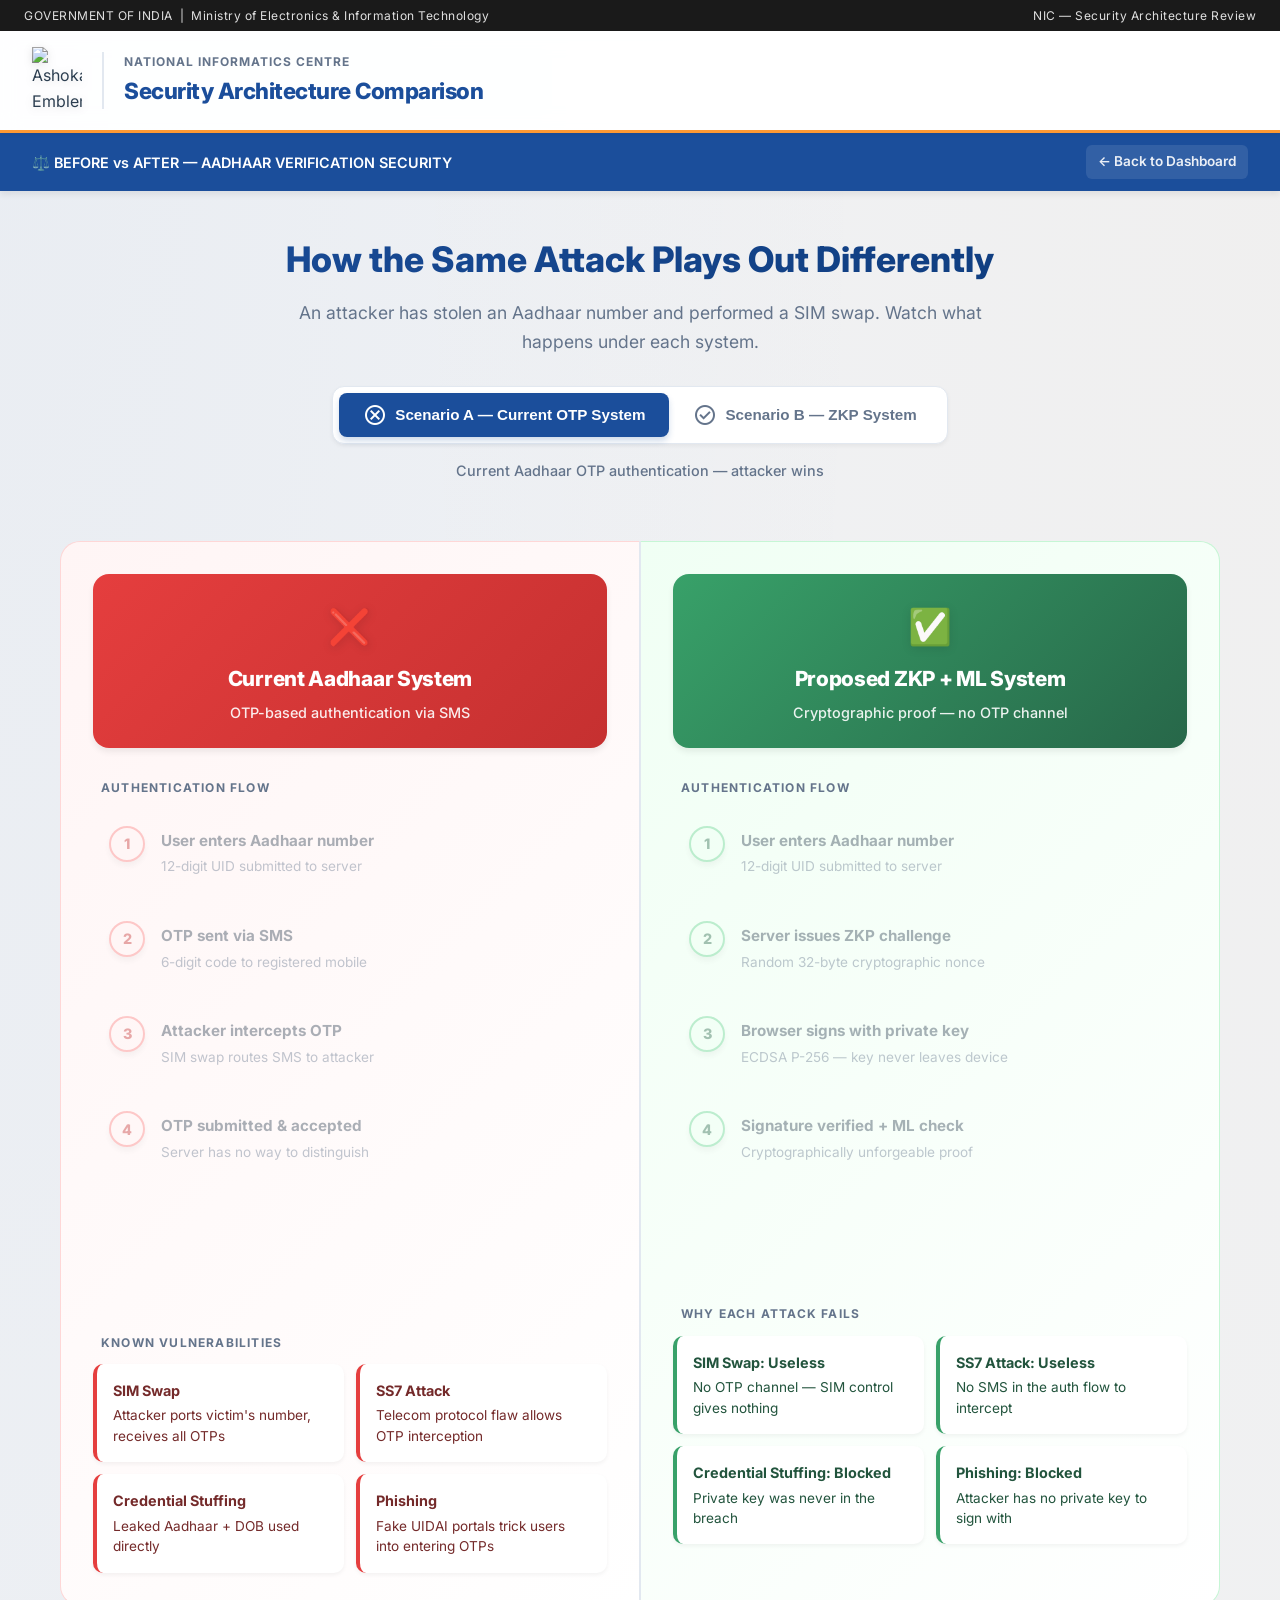
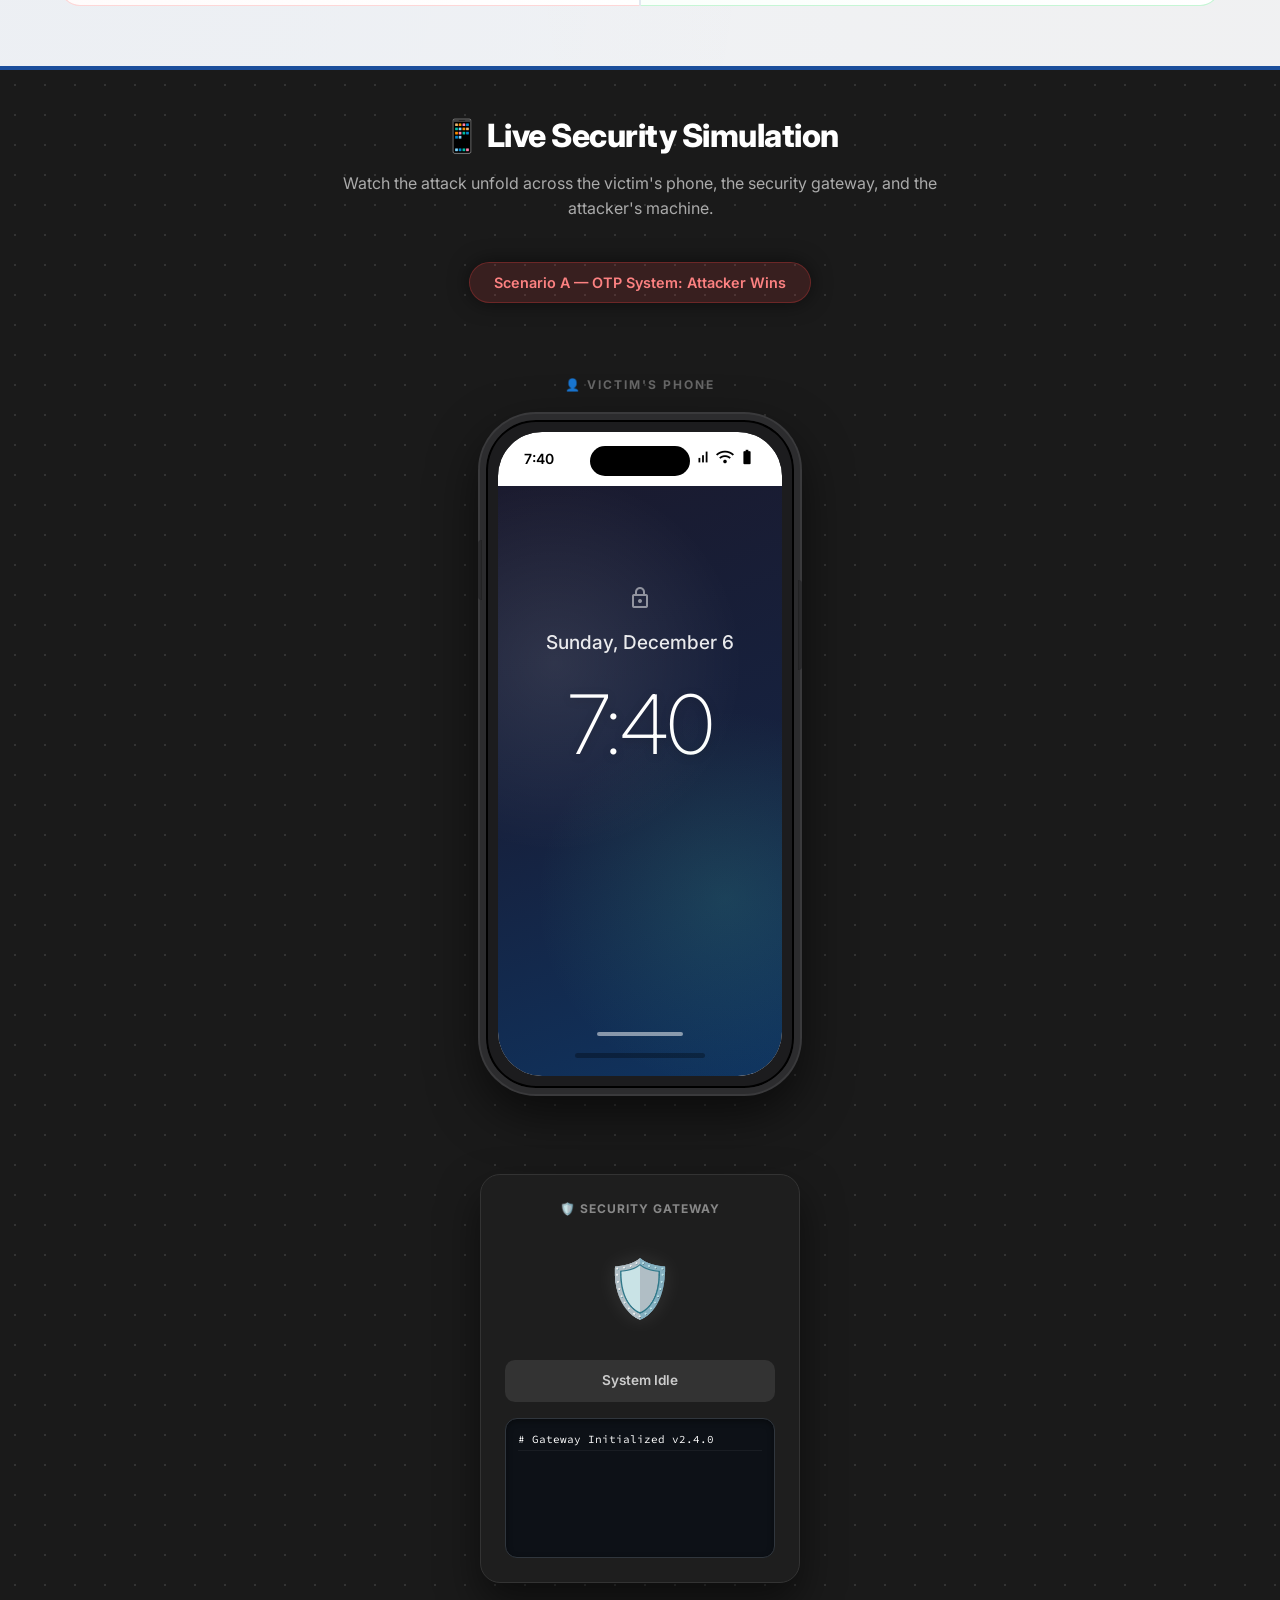
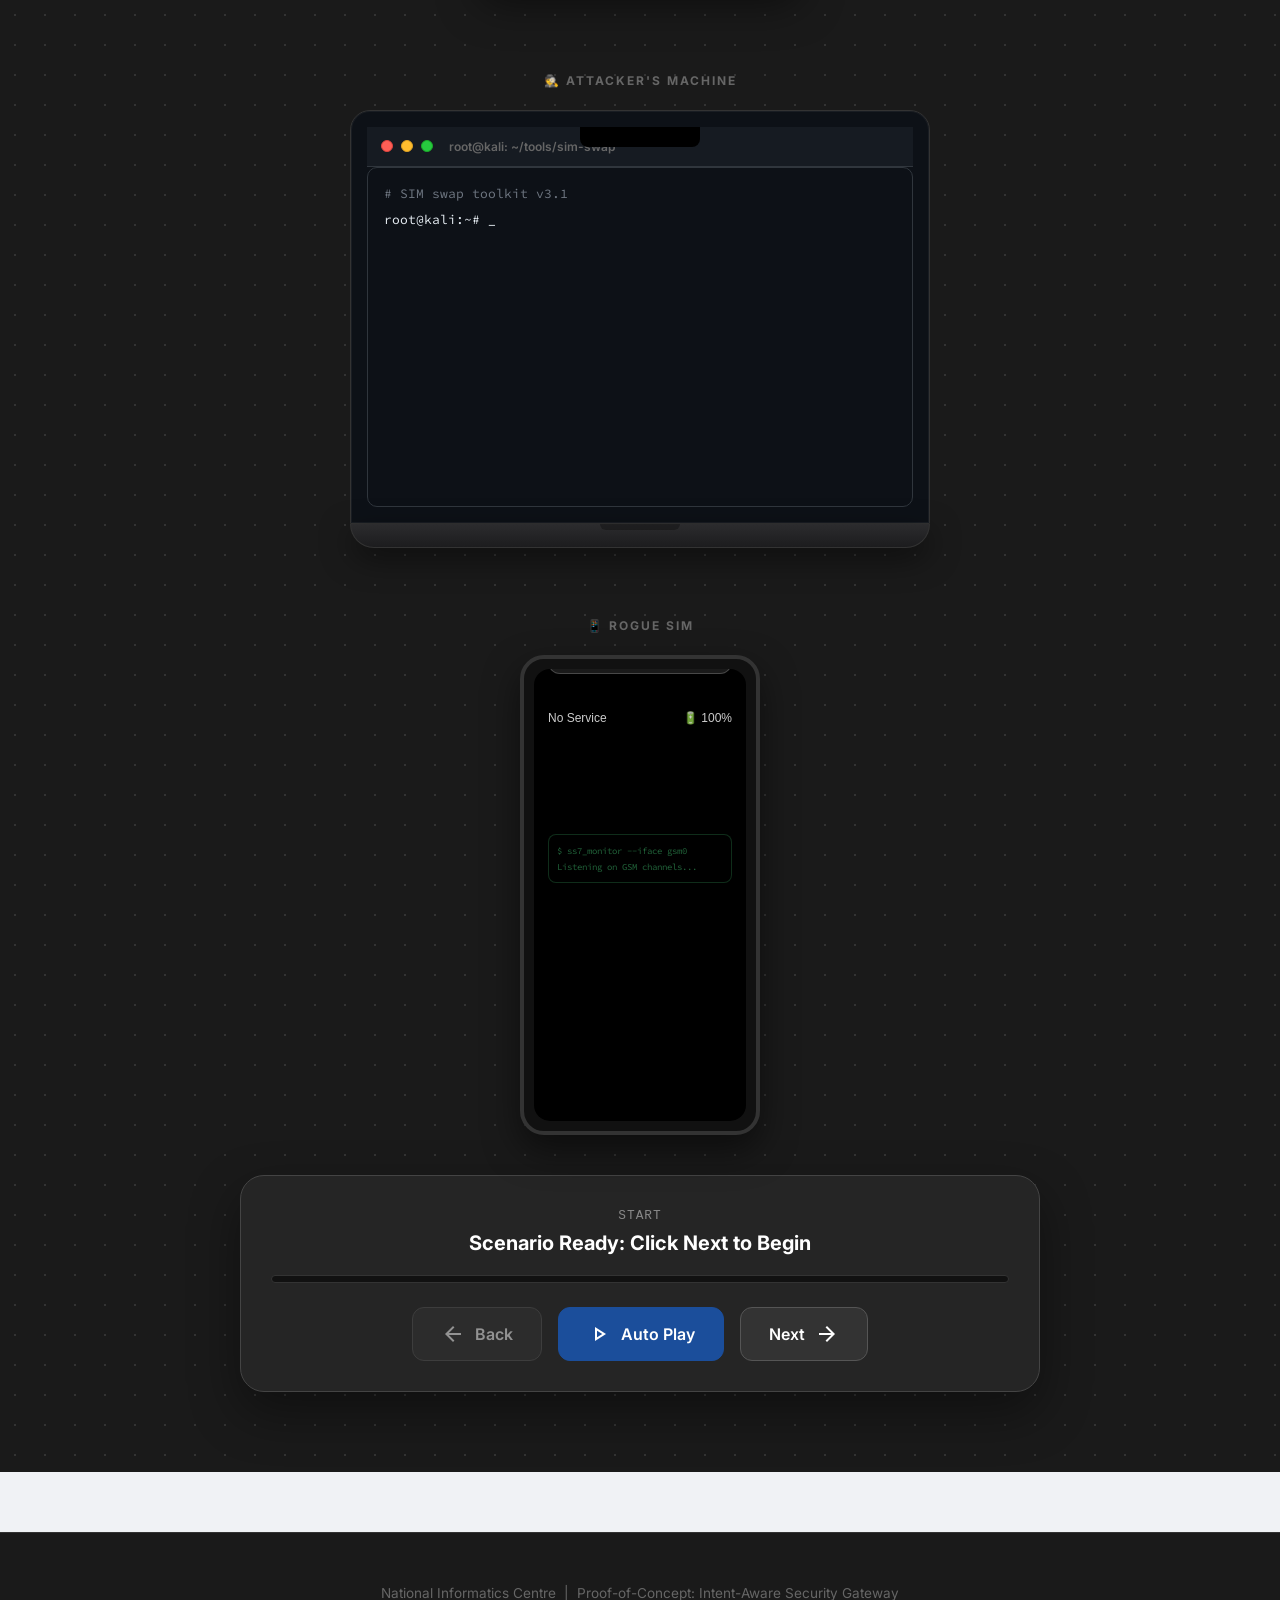
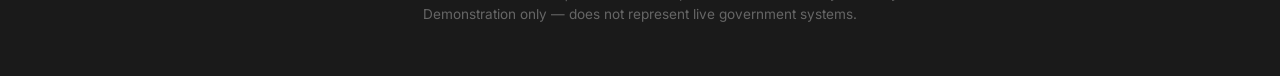
==== commit 758c42cd: "Version 10 - Probable Final" ====
--- a/static/compare/index.html
+++ b/static/compare/index.html
@@ -6,1861 +6,11 @@
     <meta name="viewport" content="width=device-width, initial-scale=1.0">
     <title>Security Architecture Comparison — NIC</title>
     <link
-        href="https://fonts.googleapis.com/css2?family=Open+Sans:wght@400;600;700;800&family=Source+Code+Pro:wght@400;600&display=swap"
+        href="https://fonts.googleapis.com/css2?family=Inter:wght@300;400;500;600;700;800&family=Source+Code+Pro:wght@400;600&display=swap"
         rel="stylesheet">
-    <link
-        href="https://fonts.googleapis.com/css2?family=Material+Symbols+Outlined:opsz,wght,FILL,GRAD@20,400,1,0"
+    <link href="https://fonts.googleapis.com/css2?family=Material+Symbols+Outlined:opsz,wght,FILL,GRAD@20,400,1,0"
         rel="stylesheet">
-    <style>
-        :root {
-            --nic-blue: #1b4e9b;
-            --nic-orange: #ff9933;
-            --nic-green: #138808;
-            --red: #c0392b;
-            --green: #1a7a3a;
-            --red-bg: #fff5f5;
-            --green-bg: #f0fff4;
-            --red-border: #e74c3c;
-            --green-border: #27ae60;
-        }
-
-        * {
-            box-sizing: border-box;
-            margin: 0;
-            padding: 0;
-        }
-
-        body {
-            font-family: 'Open Sans', 'Segoe UI', sans-serif;
-            background: #f0f2f5;
-            color: #333;
-        }
-
-        .govt-strip {
-            background: #2d2d2d;
-            color: #ccc;
-            font-size: .78rem;
-            padding: 5px 24px;
-            display: flex;
-            justify-content: space-between;
-        }
-
-        .nic-header {
-            background: white;
-            padding: 14px 24px;
-            display: flex;
-            align-items: center;
-            gap: 18px;
-            border-bottom: 3px solid var(--nic-orange);
-            box-shadow: 0 2px 6px rgba(0, 0, 0, .08);
-        }
-
-        .nic-header img {
-            width: 54px;
-        }
-
-        .nic-header .htxt {
-            border-left: 2px solid #ddd;
-            padding-left: 18px;
-        }
-
-        .nic-header .htxt p {
-            font-size: .8rem;
-            color: #666;
-            text-transform: uppercase;
-            font-weight: 600;
-        }
-
-        .nic-header .htxt h1 {
-            font-size: 1.5rem;
-            color: var(--nic-blue);
-            font-weight: 800;
-        }
-
-        .nav-bar {
-            background: var(--nic-blue);
-            color: white;
-            padding: 10px 24px;
-            font-size: .9rem;
-            font-weight: 700;
-            display: flex;
-            justify-content: space-between;
-            align-items: center;
-        }
-
-        .nav-bar a {
-            color: var(--nic-orange);
-            text-decoration: none;
-            font-size: .85rem;
-        }
-
-        .page-title {
-            text-align: center;
-            padding: 32px 24px 20px;
-        }
-
-        .page-title h2 {
-            font-size: 1.8rem;
-            font-weight: 800;
-            color: var(--nic-blue);
-            margin-bottom: 8px;
-        }
-
-        .page-title p {
-            font-size: 1rem;
-            color: #555;
-            max-width: 680px;
-            margin: 0 auto 20px;
-            line-height: 1.6;
-        }
-
-        .scenario-toggle {
-            display: flex;
-            justify-content: center;
-            gap: 0;
-            margin-bottom: 10px;
-        }
-
-        .scen-btn {
-            padding: 12px 32px;
-            font-size: .95rem;
-            font-weight: 700;
-            border: 2px solid var(--nic-blue);
-            cursor: pointer;
-            transition: all .2s;
-            background: white;
-            color: var(--nic-blue);
-        }
-
-        .scen-btn:first-child {
-            border-radius: 8px 0 0 8px;
-        }
-
-        .scen-btn:last-child {
-            border-radius: 0 8px 8px 0;
-        }
-
-        .scen-btn.active {
-            background: var(--nic-blue);
-            color: white;
-        }
-
-        .scen-label {
-            text-align: center;
-            font-size: .85rem;
-            color: #666;
-            margin-bottom: 28px;
-        }
-
-        /* TEXT COMPARISON */
-        .compare-grid {
-            display: grid;
-            grid-template-columns: 1fr 1fr;
-            gap: 0;
-            max-width: 1400px;
-            margin: 0 auto 50px;
-            padding: 0 20px;
-        }
-
-        .col {
-            padding: 28px;
-        }
-
-        .col-bad {
-            background: var(--red-bg);
-            border: 2px solid var(--red-border);
-            border-right: 1px solid #ddd;
-            border-radius: 12px 0 0 12px;
-        }
-
-        .col-good {
-            background: var(--green-bg);
-            border: 2px solid var(--green-border);
-            border-left: 1px solid #ddd;
-            border-radius: 0 12px 12px 0;
-        }
-
-        .col-header {
-            text-align: center;
-            padding: 20px;
-            border-radius: 10px;
-            margin-bottom: 26px;
-            box-shadow: 0 2px 8px rgba(0, 0, 0, .1);
-        }
-
-        .col-bad .col-header {
-            background: var(--red);
-            color: white;
-        }
-
-        .col-good .col-header {
-            background: var(--green);
-            color: white;
-        }
-
-        .col-header .verdict {
-            font-size: 2rem;
-            margin-bottom: 4px;
-        }
-
-        .col-header h3 {
-            font-size: 1.2rem;
-            font-weight: 800;
-            margin-bottom: 4px;
-            letter-spacing: .3px;
-        }
-
-        .col-header p {
-            font-size: .85rem;
-            opacity: .95;
-            font-weight: 500;
-        }
-
-        .flow-title {
-            font-size: .78rem;
-            font-weight: 700;
-            text-transform: uppercase;
-            color: #888;
-            letter-spacing: 1px;
-            margin-bottom: 12px;
-        }
-
-        .step {
-            display: flex;
-            align-items: flex-start;
-            gap: 14px;
-            margin-bottom: 14px;
-            opacity: .3;
-            transition: opacity .4s, transform .3s;
-            padding: 4px 0;
-        }
-
-        .step.active {
-            opacity: 1;
-            transform: translateX(6px);
-        }
-
-        .step.done {
-            opacity: .7;
-        }
-
-        .step-num {
-            width: 32px;
-            height: 32px;
-            border-radius: 50%;
-            display: flex;
-            align-items: center;
-            justify-content: center;
-            font-size: .85rem;
-            font-weight: 800;
-            flex-shrink: 0;
-            margin-top: 2px;
-            box-shadow: 0 2px 6px rgba(0, 0, 0, .1);
-        }
-
-        .col-bad .step-num {
-            background: #fde8e8;
-            color: var(--red);
-            border: 2px solid var(--red);
-        }
-
-        .col-good .step-num {
-            background: #d4edda;
-            color: var(--green);
-            border: 2px solid var(--green);
-        }
-
-        .step-text {
-            font-size: .92rem;
-            line-height: 1.6;
-        }
-
-        .step-text strong {
-            display: block;
-            font-weight: 800;
-            color: #222;
-            margin-bottom: 2px;
-        }
-
-        .step-text span {
-            color: #666;
-            font-size: .84rem;
-            font-weight: 500;
-        }
-
-        .result-banner {
-            border-radius: 8px;
-            padding: 18px;
-            text-align: center;
-            font-weight: 800;
-            font-size: 1.1rem;
-            letter-spacing: .5px;
-            opacity: 0;
-            transform: translateY(8px);
-            transition: opacity .5s, transform .5s;
-            margin-bottom: 20px;
-        }
-
-        .result-banner.show {
-            opacity: 1;
-            transform: translateY(0);
-        }
-
-        .result-bad {
-            background: #e74c3c;
-            color: white;
-        }
-
-        .result-good {
-            background: #27ae60;
-            color: white;
-        }
-
-        .cards-title {
-            font-size: .78rem;
-            font-weight: 700;
-            text-transform: uppercase;
-            color: #888;
-            letter-spacing: 1px;
-            margin-bottom: 10px;
-        }
-
-        .cards-grid {
-            display: grid;
-            grid-template-columns: 1fr 1fr;
-            gap: 8px;
-        }
-
-        .card {
-            padding: 10px 12px;
-            border-radius: 6px;
-            font-size: .82rem;
-            line-height: 1.4;
-        }
-
-        .card-vuln {
-            background: #fde8e8;
-            border-left: 3px solid var(--red);
-            color: #7b1a1a;
-        }
-
-        .card-prot {
-            background: #d4edda;
-            border-left: 3px solid var(--green);
-            color: #155724;
-        }
-
-        .card strong {
-            display: block;
-            font-weight: 700;
-            margin-bottom: 2px;
-        }
-
-        /* ══ SIMULATION SECTION ══ */
-        .sim-section {
-            max-width: 100%;
-            margin: 0 auto 60px;
-            padding: 0 20px;
-            overflow-x: hidden;
-        }
-
-        .sim-section h3 {
-            text-align: center;
-            font-size: 1.6rem;
-            font-weight: 800;
-            color: var(--nic-blue);
-            margin-bottom: 8px;
-        }
-
-        .sim-sub {
-            text-align: center;
-            color: #666;
-            font-size: .95rem;
-            margin-bottom: 36px;
-            line-height: 1.5;
-        }
-
-        .scenario-badge {
-            display: inline-block;
-            padding: 6px 18px;
-            border-radius: 20px;
-            font-size: .8rem;
-            font-weight: 700;
-            margin-bottom: 24px;
-        }
-
-        .badge-a {
-            background: #fde8e8;
-            color: var(--red);
-        }
-
-        .badge-b {
-            background: #d4edda;
-            color: var(--green);
-        }
-
-        .sim-stage {
-            display: grid;
-            grid-template-columns: minmax(300px, 350px) minmax(260px, 300px) minmax(420px, 520px);
-            gap: 24px;
-            align-items: start;
-            justify-content: center;
-            justify-items: center;
-            width: 100%;
-            max-width: 1600px;
-            margin: 0 auto;
-            padding: 20px;
-            overflow-x: auto;
-        }
-
-        /* ── PHONE ── */
-        .phone-wrap {
-            display: flex;
-            flex-direction: column;
-            align-items: center;
-            gap: 16px;
-            width: 100%;
-        }
-
-        .device-label {
-            font-size: .82rem;
-            font-weight: 800;
-            text-transform: uppercase;
-            letter-spacing: 1.5px;
-            color: #444;
-            text-align: center;
-            padding: 8px 16px;
-            background: rgba(255, 255, 255, .9);
-            border-radius: 20px;
-            box-shadow: 0 2px 8px rgba(0, 0, 0, .08);
-            border: 1px solid #e0e0e0;
-        }
-
-        .phone {
-            width: 300px;
-            height: 600px;
-            background: linear-gradient(145deg, #2a2a2a, #111);
-            border-radius: 46px;
-            padding: 14px;
-            box-shadow:
-                0 0 0 1px #444,
-                0 0 0 3px #222,
-                inset 0 1px 0 rgba(255, 255, 255, .08),
-                0 30px 80px rgba(0, 0, 0, .6),
-                0 0 40px rgba(0, 0, 0, .3);
-            position: relative;
-            flex-shrink: 0;
-            margin: 0 auto;
-        }
-
-        /* Volume buttons */
-        .phone::before {
-            content: '';
-            position: absolute;
-            left: -4px;
-            top: 100px;
-            width: 5px;
-            height: 32px;
-            background: linear-gradient(to right, #1a1a1a, #2a2a2a);
-            border-radius: 3px 0 0 3px;
-            box-shadow: -1px 0 2px rgba(0, 0, 0, .5);
-            z-index: 1;
-        }
-
-        /* Power button */
-        .phone::after {
-            content: '';
-            position: absolute;
-            right: -4px;
-            top: 115px;
-            width: 5px;
-            height: 60px;
-            background: linear-gradient(to left, #1a1a1a, #2a2a2a);
-            border-radius: 0 3px 3px 0;
-            box-shadow: 1px 0 2px rgba(0, 0, 0, .5);
-            z-index: 1;
-        }
-
-        /* Second volume button via wrapper */
-        .phone .vol2 {
-            position: absolute;
-            left: -4px;
-            top: 145px;
-            width: 5px;
-            height: 32px;
-            background: linear-gradient(to right, #1a1a1a, #2a2a2a);
-            border-radius: 3px 0 0 3px;
-            box-shadow: -1px 0 2px rgba(0, 0, 0, .5);
-            z-index: 1;
-        }
-
-        .phone-screen {
-            width: 100%;
-            height: 100%;
-            background: #000;
-            border-radius: 34px;
-            overflow: hidden;
-            position: relative;
-            display: flex;
-            flex-direction: column;
-            box-shadow: inset 0 0 1px rgba(255, 255, 255, .1);
-        }
-
-        /* Dynamic island style notch */
-        .notch {
-            position: absolute;
-            top: 10px;
-            left: 50%;
-            transform: translateX(-50%);
-            width: 90px;
-            height: 26px;
-            background: #111;
-            border-radius: 20px;
-            z-index: 20;
-            display: flex;
-            align-items: center;
-            justify-content: center;
-            gap: 8px;
-            box-shadow: 0 0 0 1px #222;
-        }
-
-        .notch-cam {
-            width: 10px;
-            height: 10px;
-            background: #1a1a1a;
-            border-radius: 50%;
-            border: 1.5px solid #333;
-            position: relative;
-        }
-
-        .notch-cam::after {
-            content: '';
-            position: absolute;
-            top: 50%;
-            left: 50%;
-            transform: translate(-50%, -50%);
-            width: 4px;
-            height: 4px;
-            background: #0a0a0a;
-            border-radius: 50%;
-            box-shadow: 0 0 3px rgba(100, 180, 255, .4);
-        }
-
-        .notch-speaker {
-            width: 36px;
-            height: 5px;
-            background: #1a1a1a;
-            border-radius: 3px;
-        }
-
-        .status-bar {
-            background: rgba(0, 0, 0, .2);
-            /* Transparent on top of wallpaper/app */
-            color: white;
-            font-size: .68rem;
-            font-weight: 700;
-            padding: 44px 18px 6px;
-            display: flex;
-            justify-content: space-between;
-            align-items: center;
-            flex-shrink: 0;
-            font-family: 'Source Code Pro', monospace;
-            letter-spacing: .3px;
-            position: relative;
-            z-index: 5;
-        }
-
-        .signal-bars {
-            display: flex;
-            align-items: flex-end;
-            gap: 2px;
-        }
-
-        .bar {
-            width: 3px;
-            background: white;
-            border-radius: 1px;
-            transition: opacity .5s;
-        }
-
-        .bar:nth-child(1) {
-            height: 4px;
-        }
-
-        .bar:nth-child(2) {
-            height: 6px;
-        }
-
-        .bar:nth-child(3) {
-            height: 9px;
-        }
-
-        .bar:nth-child(4) {
-            height: 12px;
-        }
-
-        .bar.dim {
-            opacity: .2;
-        }
-
-        .wifi-icon {
-            font-size: .65rem;
-        }
-
-        .battery-wrap {
-            display: flex;
-            align-items: center;
-            gap: 1px;
-        }
-
-        .batt-icon {
-            font-size: 15px !important;
-            line-height: 1;
-            color: white;
-            display: inline-flex;
-            align-items: center;
-        }
-
-        .batt-pct {
-            font-size: .5rem;
-            color: rgba(255, 255, 255, .7);
-        }
-
-        .screen-content {
-            flex: 1;
-            overflow: hidden;
-            position: relative;
-            display: flex;
-            flex-direction: column;
-        }
-
-        .home-bar {
-            height: 20px;
-            display: flex;
-            align-items: center;
-            justify-content: center;
-            padding-bottom: 8px;
-            z-index: 10;
-        }
-
-        .home-pill {
-            width: 110px;
-            height: 4px;
-            background: #fff;
-            border-radius: 2px;
-            opacity: 0.8;
-        }
-
-        .home-bar {
-            height: 20px;
-            background: #000;
-            display: flex;
-            align-items: center;
-            justify-content: center;
-            flex-shrink: 0;
-        }
-
-        .home-pill {
-            width: 80px;
-            height: 4px;
-            background: #444;
-            border-radius: 2px;
-        }
-
-        .screen-state {
-            position: absolute;
-            inset: 0;
-            display: flex;
-            flex-direction: column;
-            opacity: 0;
-            transition: opacity .6s;
-            pointer-events: none;
-        }
-
-        .screen-state.visible {
-            opacity: 1;
-        }
-
-        /* Lock screen */
-        .lock-screen {
-            background: linear-gradient(160deg, #0a0a1a 0%, #0d1b3e 50%, #1a0a2e 100%);
-            color: white;
-            align-items: center;
-            justify-content: center;
-            gap: 6px;
-            flex: 1;
-            display: flex;
-            flex-direction: column;
-        }
-
-        .lock-wallpaper {
-            position: absolute;
-            inset: 0;
-            background: radial-gradient(ellipse at 30% 40%, rgba(100, 60, 200, .3), transparent 60%), radial-gradient(ellipse at 70% 70%, rgba(30, 100, 200, .2), transparent 50%);
-        }
-
-        .lock-content {
-            position: relative;
-            z-index: 1;
-            display: flex;
-            flex-direction: column;
-            align-items: center;
-            gap: 6px;
-        }
-
-        .lock-time {
-            font-size: 4rem;
-            font-weight: 200;
-            letter-spacing: 4px;
-            text-shadow: 0 2px 20px rgba(255, 255, 255, .3);
-        }
-
-        .lock-date {
-            font-size: .82rem;
-            opacity: .6;
-            letter-spacing: 1.5px;
-            text-transform: uppercase;
-        }
-
-        .lock-unlock {
-            margin-top: 20px;
-            font-size: .6rem;
-            opacity: .4;
-            letter-spacing: 1px;
-        }
-
-        /* App screen */
-        .aadhaar-app {
-            background: #f0f4fa;
-            flex: 1;
-            display: flex;
-            flex-direction: column;
-        }
-
-        .app-topbar {
-            background: linear-gradient(135deg, #1b4e9b, #0d3a7a);
-            color: white;
-            padding: 14px 16px;
-            font-size: .8rem;
-            font-weight: 700;
-            display: flex;
-            align-items: center;
-            gap: 10px;
-            box-shadow: 0 2px 8px rgba(0, 0, 0, .3);
-            flex-shrink: 0;
-        }
-
-        .app-topbar .back {
-            opacity: .7;
-            font-size: 1rem;
-            cursor: pointer;
-        }
-
-        .app-topbar .title-wrap {
-            flex: 1;
-        }
-
-        .app-topbar .app-name {
-            font-size: .85rem;
-            font-weight: 800;
-        }
-
-        .app-topbar .app-sub {
-            font-size: .65rem;
-            opacity: .7;
-            font-weight: 400;
-        }
-
-        .app-topbar .uidai-badge {
-            background: rgba(255, 255, 255, .15);
-            border-radius: 4px;
-            padding: 3px 8px;
-            font-size: .62rem;
-            font-weight: 700;
-        }
-
-        .app-body {
-            flex: 1;
-            padding: 14px;
-            display: flex;
-            flex-direction: column;
-            gap: 12px;
-            overflow-y: auto;
-            overflow-x: hidden;
-        }
-
-        .app-card {
-            background: white;
-            border-radius: 12px;
-            padding: 12px 14px;
-            box-shadow: 0 1px 4px rgba(0, 0, 0, .08);
-            border: 1px solid rgba(0, 0, 0, .04);
-        }
-
-        .app-card-title {
-            font-size: .75rem;
-            font-weight: 800;
-            color: var(--nic-blue);
-            margin-bottom: 8px;
-            text-transform: uppercase;
-            letter-spacing: .5px;
-        }
-
-        .app-field label {
-            font-size: .68rem;
-            color: #999;
-            font-weight: 700;
-            text-transform: uppercase;
-            display: block;
-            margin-bottom: 4px;
-            letter-spacing: .5px;
-        }
-
-        .app-field .val {
-            font-size: .88rem;
-            font-weight: 600;
-            color: #111;
-            font-family: 'Source Code Pro', monospace;
-            letter-spacing: 1.5px;
-            min-height: 18px;
-        }
-
-        .app-field .val.typing::after {
-            content: '|';
-            animation: blink 1s step-start infinite;
-            color: var(--nic-blue);
-        }
-
-        .app-field .val.redacted {
-            color: #bbb;
-            letter-spacing: 2px;
-        }
-
-        .otp-row {
-            display: flex;
-            gap: 4px;
-            justify-content: center;
-            margin-top: 4px;
-        }
-
-        .otp-d {
-            width: 32px;
-            height: 40px;
-            border: 1.5px solid #ddd;
-            border-radius: 8px;
-            display: flex;
-            align-items: center;
-            justify-content: center;
-            font-size: 1.05rem;
-            font-weight: 700;
-            font-family: 'Source Code Pro', monospace;
-            background: #fafafa;
-            transition: border-color .2s, background .2s;
-        }
-
-        .otp-d.filled {
-            border-color: var(--nic-blue);
-            background: #eef3ff;
-            color: var(--nic-blue);
-        }
-
-        .otp-d.active-cursor {
-            border-color: var(--nic-blue);
-            animation: pulse-border .8s ease-in-out infinite;
-        }
-
-        @keyframes pulse-border {
-
-            0%,
-            100% {
-                border-color: var(--nic-blue);
-            }
-
-            50% {
-                border-color: #7aabff;
-            }
-        }
-
-        .zkp-section {
-            display: flex;
-            flex-direction: column;
-            align-items: center;
-            gap: 6px;
-            padding: 6px 0;
-        }
-
-        .zkp-ring-wrap {
-            position: relative;
-            width: 64px;
-            height: 64px;
-        }
-
-        .zkp-ring {
-            width: 64px;
-            height: 64px;
-            border: 4px solid #e8e8e8;
-            border-top-color: var(--nic-blue);
-            border-radius: 50%;
-            animation: spin 1s linear infinite;
-            position: absolute;
-        }
-
-        .zkp-ring.done {
-            animation: none;
-            border-color: #27ae60;
-        }
-
-        .zkp-check {
-            position: absolute;
-            inset: 0;
-            display: flex;
-            align-items: center;
-            justify-content: center;
-            font-size: 1.7rem;
-            opacity: 0;
-            transition: opacity .4s;
-        }
-
-        .zkp-check.show {
-            opacity: 1;
-        }
-
-        .zkp-label {
-            font-size: .72rem;
-            color: #666;
-            text-align: center;
-            line-height: 1.4;
-        }
-
-        .status-pill {
-            border-radius: 20px;
-            padding: 5px 12px;
-            font-size: .62rem;
-            font-weight: 700;
-            text-align: center;
-            display: inline-block;
-        }
-
-        .pill-ok {
-            background: #d4edda;
-            color: #155724;
-        }
-
-        .pill-err {
-            background: #f8d7da;
-            color: #721c24;
-        }
-
-        .pill-wait {
-            background: #fff3cd;
-            color: #856404;
-        }
-
-        .app-action-btn {
-            border-radius: 8px;
-            padding: 11px;
-            font-size: .82rem;
-            font-weight: 700;
-            text-align: center;
-            border: none;
-            width: 100%;
-        }
-
-        .btn-blue {
-            background: linear-gradient(135deg, #1b4e9b, #0d3a7a);
-            color: white;
-        }
-
-        .btn-green {
-            background: linear-gradient(135deg, #27ae60, #1a7a3a);
-            color: white;
-        }
-
-        .btn-red {
-            background: linear-gradient(135deg, #e74c3c, #c0392b);
-            color: white;
-        }
-
-        /* SMS notification — inside screen-content so it clips within the phone screen */
-        .sms-notif {
-            position: absolute;
-            top: 10px;
-            left: 10px;
-            right: 10px;
-            background: rgba(28, 28, 30, .95);
-            -webkit-backdrop-filter: blur(30px);
-            backdrop-filter: blur(30px);
-            border-radius: 16px;
-            padding: 12px 14px;
-            display: flex;
-            gap: 12px;
-            align-items: flex-start;
-            transform: translateY(-150%);
-            transition: transform .6s cubic-bezier(.34, 1.4, .64, 1);
-            z-index: 30;
-            border: 1px solid rgba(255, 255, 255, .12);
-            box-shadow: 0 10px 40px rgba(0, 0, 0, .4);
-        }
-
-        .sms-notif.slide-in {
-            transform: translateY(0);
-        }
-
-        .sms-icon-wrap {
-            width: 40px;
-            height: 40px;
-            background: linear-gradient(135deg, #30d158, #25a244);
-            border-radius: 11px;
-            display: flex;
-            align-items: center;
-            justify-content: center;
-            font-size: 1.15rem;
-            flex-shrink: 0;
-            box-shadow: 0 2px 8px rgba(48, 209, 88, .4);
-        }
-
-        .sms-meta {
-            flex: 1;
-        }
-
-        .sms-app-row {
-            display: flex;
-            justify-content: space-between;
-            align-items: center;
-            margin-bottom: 2px;
-        }
-
-        .sms-app-name {
-            font-size: .67rem;
-            color: rgba(255, 255, 255, .6);
-            font-weight: 700;
-            text-transform: uppercase;
-            letter-spacing: .6px;
-        }
-
-        .sms-time {
-            font-size: .62rem;
-            color: rgba(255, 255, 255, .4);
-            font-weight: 600;
-        }
-
-        .sms-sender {
-            font-size: .8rem;
-            color: white;
-            font-weight: 700;
-            margin-bottom: 3px;
-            letter-spacing: .2px;
-        }
-
-        .sms-body-text {
-            font-size: .74rem;
-            color: rgba(255, 255, 255, .8);
-            line-height: 1.5;
-        }
-
-        .sms-body-text strong {
-            color: white;
-        }
-
-        /* ── LAPTOP ── */
-        .laptop-wrap {
-            display: flex;
-            flex-direction: column;
-            align-items: center;
-            gap: 20px;
-            width: 100%;
-        }
-
-        .laptop {
-            width: 460px;
-            display: flex;
-            flex-direction: column;
-            align-items: center;
-            filter: drop-shadow(0 20px 40px rgba(0, 0, 0, .5));
-            margin: 0 auto;
-        }
-
-        .laptop-lid {
-            width: 100%;
-            height: 300px;
-            background: linear-gradient(145deg, #1c1c1e, #2c2c2e);
-            border-radius: 14px 14px 0 0;
-            border: 2px solid #3a3a3c;
-            border-bottom: none;
-            padding: 12px;
-            position: relative;
-            box-shadow: inset 0 1px 0 rgba(255, 255, 255, .05);
-        }
-
-        .laptop-lid::before {
-            content: '';
-            position: absolute;
-            top: 6px;
-            left: 50%;
-            transform: translateX(-50%);
-            width: 6px;
-            height: 6px;
-            background: #1c1c1e;
-            border-radius: 50%;
-            border: 1px solid #3a3a3c;
-        }
-
-        .laptop-screen-inner {
-            width: 100%;
-            height: 100%;
-            background: #0d1117;
-            border-radius: 8px;
-            overflow: hidden;
-            display: flex;
-            flex-direction: column;
-            box-shadow: inset 0 0 20px rgba(0, 0, 0, .6);
-        }
-
-        .laptop-titlebar {
-            background: #161b22;
-            padding: 6px 10px;
-            display: flex;
-            align-items: center;
-            gap: 5px;
-            flex-shrink: 0;
-            border-bottom: 1px solid #21262d;
-        }
-
-        .ltb-dot {
-            width: 10px;
-            height: 10px;
-            border-radius: 50%;
-            box-shadow: inset 0 1px 2px rgba(0, 0, 0, .3);
-        }
-
-        .ltb-dot.r {
-            background: #ff5f57;
-        }
-
-        .ltb-dot.y {
-            background: #febc2e;
-        }
-
-        .ltb-dot.g {
-            background: #28c840;
-        }
-
-        .ltb-title {
-            font-size: .76rem;
-            color: #8b949e;
-            margin-left: 10px;
-            font-family: 'Source Code Pro', monospace;
-            letter-spacing: .4px;
-        }
-
-        .laptop-terminal {
-            flex: 1;
-            padding: 12px 16px;
-            font-family: 'Source Code Pro', monospace;
-            font-size: .86rem;
-            line-height: 1.8;
-            color: #c9d1d9;
-            overflow-y: auto;
-            overflow-x: hidden;
-        }
-
-        .lt-line {
-            display: block;
-        }
-
-        .lt-ok {
-            color: #3fb950;
-        }
-
-        .lt-err {
-            color: #f85149;
-        }
-
-        .lt-warn {
-            color: #d29922;
-        }
-
-        .lt-info {
-            color: #58a6ff;
-        }
-
-        .lt-dim {
-            color: #484f58;
-        }
-
-        .lt-prompt {
-            color: #8b949e;
-        }
-
-        .laptop-hinge {
-            width: 103%;
-            height: 10px;
-            background: linear-gradient(to bottom, #3a3a3c, #2c2c2e);
-            margin-left: -1.5%;
-            border-radius: 0 0 3px 3px;
-            box-shadow: 0 2px 4px rgba(0, 0, 0, .4);
-        }
-
-        .laptop-base {
-            width: 112%;
-            height: 16px;
-            background: linear-gradient(to bottom, #2c2c2e, #1c1c1e);
-            border-radius: 0 0 8px 8px;
-            border: 2px solid #3a3a3c;
-            border-top: none;
-            position: relative;
-            box-shadow: 0 4px 10px rgba(0, 0, 0, .4);
-        }
-
-        .laptop-base::after {
-            content: '';
-            position: absolute;
-            bottom: 0;
-            left: 50%;
-            transform: translateX(-50%);
-            width: 50px;
-            height: 5px;
-            background: #0a0a0a;
-            border-radius: 0 0 5px 5px;
-            box-shadow: inset 0 -1px 2px rgba(0, 0, 0, .5);
-        }
-
-        .laptop-foot {
-            width: 92%;
-            height: 6px;
-            background: #0a0a0a;
-            border-radius: 0 0 12px 12px;
-            box-shadow: 0 8px 24px rgba(0, 0, 0, .6);
-            margin-top: -2px;
-        }
-
-        /* Rogue SIM phone — proper phone shape */
-        .rogue-phone {
-            width: 270px;
-            height: 520px;
-            background: linear-gradient(145deg, #1a1a1a, #0d0d0d);
-            border-radius: 36px;
-            padding: 12px;
-            box-shadow:
-                0 0 0 1px #444,
-                0 0 0 3px #222,
-                inset 0 1px 0 rgba(255, 255, 255, .05),
-                0 20px 60px rgba(0, 0, 0, .5);
-            position: relative;
-            margin: 0 auto;
-        }
-
-        .rogue-phone::after {
-            content: '';
-            position: absolute;
-            right: -4px;
-            top: 95px;
-            width: 4px;
-            height: 55px;
-            background: linear-gradient(to left, #1a1a1a, #2a2a2a);
-            border-radius: 0 3px 3px 0;
-            box-shadow: 1px 0 2px rgba(0, 0, 0, .5);
-            z-index: 1;
-        }
-
-        .rogue-screen {
-            width: 100%;
-            height: 100%;
-            background: #000;
-            border-radius: 28px;
-            overflow: hidden;
-            position: relative;
-            display: flex;
-            flex-direction: column;
-            box-shadow: inset 0 0 1px rgba(255, 255, 255, .1);
-        }
-
-        .rogue-notch {
-            position: absolute;
-            top: 10px;
-            left: 50%;
-            transform: translateX(-50%);
-            width: 70px;
-            height: 20px;
-            background: #111;
-            border-radius: 14px;
-            z-index: 10;
-            box-shadow: 0 0 0 1px #222;
-        }
-
-        .rogue-statusbar {
-            background: #000;
-            color: white;
-            font-size: .72rem;
-            font-weight: 700;
-            padding: 35px 14px 6px;
-            display: flex;
-            justify-content: space-between;
-            align-items: center;
-            font-family: 'Source Code Pro', monospace;
-            flex-shrink: 0;
-        }
-
-        .rogue-content {
-            flex: 1;
-            overflow: hidden;
-            position: relative;
-        }
-
-        .rogue-home {
-            height: 18px;
-            background: #000;
-            display: flex;
-            align-items: center;
-            justify-content: center;
-            flex-shrink: 0;
-            padding-bottom: 6px;
-        }
-
-        .rogue-home-pill {
-            width: 60px;
-            height: 4px;
-            background: #444;
-            border-radius: 2px;
-        }
-
-        .rogue-state {
-            position: absolute;
-            inset: 0;
-            opacity: 0;
-            transition: opacity .5s;
-            display: flex;
-            flex-direction: column;
-        }
-
-        .rogue-state.visible {
-            opacity: 1;
-        }
-
-        .rogue-sms-notif {
-            position: absolute;
-            top: 48px;
-            left: 8px;
-            right: 8px;
-            background: rgba(28, 28, 30, .96);
-            -webkit-backdrop-filter: blur(20px);
-            backdrop-filter: blur(20px);
-            border-radius: 12px;
-            padding: 10px 12px;
-            display: flex;
-            gap: 10px;
-            align-items: flex-start;
-            transform: translateY(-160px);
-            transition: transform .6s cubic-bezier(.34, 1.4, .64, 1);
-            z-index: 30;
-            border: 1px solid rgba(255, 255, 255, .1);
-            box-shadow: 0 8px 30px rgba(0, 0, 0, .4);
-        }
-
-        .rogue-sms-notif.slide-in {
-            transform: translateY(0);
-        }
-
-        /* ── GATEWAY ── */
-        .gateway-wrap {
-            display: flex;
-            flex-direction: column;
-            align-items: center;
-            gap: 12px;
-            width: 100%;
-        }
-
-        .gw-box {
-            background: white;
-            border: 2px solid #dee2e6;
-            border-radius: 16px;
-            padding: 20px 16px;
-            width: 100%;
-            max-width: 260px;
-            box-shadow: 0 4px 20px rgba(0, 0, 0, .1);
-            display: flex;
-            flex-direction: column;
-            align-items: center;
-            gap: 12px;
-            margin: 0 auto;
-        }
-
-        .gw-title {
-            font-size: .75rem;
-            font-weight: 800;
-            text-transform: uppercase;
-            letter-spacing: 1px;
-            color: #555;
-            text-align: center;
-            margin-bottom: 4px;
-        }
-
-        .gw-icon {
-            font-size: 2.2rem;
-            transition: all .3s;
-            line-height: 1;
-        }
-
-        .gw-status {
-            font-size: .74rem;
-            font-weight: 700;
-            text-align: center;
-            padding: 8px 12px;
-            border-radius: 10px;
-            width: 100%;
-            transition: all .3s;
-            letter-spacing: .3px;
-        }
-
-        .gw-ok {
-            background: #d4edda;
-            color: #155724;
-        }
-
-        .gw-err {
-            background: #f8d7da;
-            color: #721c24;
-        }
-
-        .gw-wait {
-            background: #fff3cd;
-            color: #856404;
-        }
-
-        .gw-neutral {
-            background: #f8f9fa;
-            color: #666;
-        }
-
-        .gw-log {
-            width: 100%;
-            background: #0d1117;
-            border-radius: 8px;
-            padding: 10px 12px;
-            font-family: 'Source Code Pro', monospace;
-            font-size: .64rem;
-            line-height: 1.8;
-            color: #8b949e;
-            min-height: 100px;
-            max-height: 140px;
-            overflow-y: auto;
-            overflow-x: hidden;
-        }
-
-        .gl {
-            display: block;
-        }
-
-        .gl-ok {
-            color: #3fb950;
-        }
-
-        .gl-err {
-            color: #f85149;
-        }
-
-        .gl-info {
-            color: #58a6ff;
-        }
-
-        .gl-warn {
-            color: #d29922;
-        }
-
-        /* Data pulse arrows */
-        .pulse-arrow {
-            font-size: 1.4rem;
-            color: #aaa;
-            text-align: center;
-            position: relative;
-            height: 40px;
-            display: flex;
-            align-items: center;
-            justify-content: center;
-            width: 100%;
-        }
-
-        .pulse-dot {
-            width: 8px;
-            height: 8px;
-            border-radius: 50%;
-            position: absolute;
-            opacity: 0;
-        }
-
-        .pulse-dot.active {
-            animation: pulse-travel 1s ease-in-out forwards;
-        }
-
-        @keyframes pulse-travel {
-            0% {
-                opacity: 0;
-                transform: translateX(0);
-            }
-
-            20% {
-                opacity: 1;
-            }
-
-            80% {
-                opacity: 1;
-            }
-
-            100% {
-                opacity: 0;
-                transform: translateX(var(--travel));
-            }
-        }
-
-        .pulse-dot.blue {
-            background: #58a6ff;
-            box-shadow: 0 0 6px #58a6ff;
-        }
-
-        .pulse-dot.green {
-            background: #3fb950;
-            box-shadow: 0 0 6px #3fb950;
-        }
-
-        .pulse-dot.red {
-            background: #f85149;
-            box-shadow: 0 0 6px #f85149;
-        }
-
-        @keyframes spin {
-            to {
-                transform: rotate(360deg);
-            }
-        }
-
-        @keyframes blink {
-            50% {
-                opacity: 0;
-            }
-        }
-
-        /* Custom scrollbar styling */
-        .laptop-terminal::-webkit-scrollbar,
-        .gw-log::-webkit-scrollbar,
-        .app-body::-webkit-scrollbar {
-            width: 6px;
-        }
-
-        .laptop-terminal::-webkit-scrollbar-track,
-        .gw-log::-webkit-scrollbar-track,
-        .app-body::-webkit-scrollbar-track {
-            background: rgba(0, 0, 0, .1);
-            border-radius: 3px;
-        }
-
-        .laptop-terminal::-webkit-scrollbar-thumb,
-        .gw-log::-webkit-scrollbar-thumb {
-            background: #30363d;
-            border-radius: 3px;
-        }
-
-        .app-body::-webkit-scrollbar-thumb {
-            background: #ccc;
-            border-radius: 3px;
-        }
-
-        .laptop-terminal::-webkit-scrollbar-thumb:hover,
-        .gw-log::-webkit-scrollbar-thumb:hover {
-            background: #484f58;
-        }
-
-        .app-body::-webkit-scrollbar-thumb:hover {
-            background: #aaa;
-        }
-
-        footer {
-            background: #2d2d2d;
-            color: #aaa;
-            text-align: center;
-            padding: 18px;
-            font-size: .8rem;
-            border-top: 3px solid var(--nic-orange);
-        }
-
-        /* Responsive Design */
-        @media (max-width: 1400px) {
-            .sim-stage {
-                grid-template-columns: minmax(280px, 320px) minmax(240px, 280px) minmax(400px, 480px);
-                gap: 16px;
-                padding: 15px;
-            }
-
-            .phone {
-                width: 280px;
-                height: 560px;
-            }
-
-            .laptop {
-                width: 420px;
-            }
-
-            .laptop-lid {
-                height: 275px;
-            }
-
-            .rogue-phone {
-                width: 250px;
-                height: 490px;
-            }
-        }
-
-        @media (max-width: 1100px) {
-            .sim-stage {
-                grid-template-columns: minmax(240px, 280px) minmax(220px, 260px) minmax(340px, 420px);
-                gap: 12px;
-                padding: 10px;
-            }
-
-            .phone {
-                width: 250px;
-                height: 500px;
-            }
-
-            .laptop {
-                width: 360px;
-            }
-
-            .laptop-lid {
-                height: 250px;
-            }
-
-            .rogue-phone {
-                width: 230px;
-                height: 440px;
-            }
-
-            .gw-box {
-                max-width: 240px;
-            }
-        }
-
-        @media (max-width: 768px) {
-            .compare-grid {
-                grid-template-columns: 1fr;
-                gap: 20px;
-                padding: 0 10px;
-            }
-
-            .col-bad {
-                border-radius: 12px;
-                border-right: 2px solid var(--red-border);
-            }
-
-            .col-good {
-                border-radius: 12px;
-                border-left: 2px solid var(--green-border);
-            }
-
-            .step-info-wrap {
-                min-width: 280px;
-                padding: 12px 16px;
-            }
-
-            .nav-btn {
-                min-width: 100px;
-                padding: 10px 20px;
-                font-size: .8rem;
-            }
-
-            .sim-stage {
-                grid-template-columns: minmax(220px, 260px) minmax(200px, 240px) minmax(300px, 360px);
-                gap: 10px;
-                padding: 8px;
-            }
-
-            .phone {
-                width: 220px;
-                height: 440px;
-                padding: 10px;
-                border-radius: 38px;
-            }
-
-            .phone-screen {
-                border-radius: 30px;
-            }
-
-            .laptop {
-                width: 310px;
-            }
-
-            .laptop-lid {
-                height: 215px;
-            }
-
-            .rogue-phone {
-                width: 200px;
-                height: 390px;
-            }
-
-            .gw-box {
-                max-width: 220px;
-                padding: 16px 12px;
-            }
-
-            .device-label {
-                font-size: .72rem;
-                padding: 6px 12px;
-            }
-        }
-
-        @media (max-width: 480px) {
-            .scenario-toggle {
-                flex-direction: column;
-                gap: 10px;
-            }
-
-            .scen-btn:first-child,
-            .scen-btn:last-child {
-                border-radius: 8px;
-            }
-
-            .sim-section {
-                padding: 0 10px;
-            }
-        }
-
-        /* ── STATUS BAR HELPERS ── */
-        .carrier-label {
-            font-size: .62rem;
-            font-weight: 700;
-            letter-spacing: .3px;
-            color: rgba(255, 255, 255, .85);
-        }
-
-        .status-right {
-            display: flex;
-            align-items: center;
-            gap: 5px;
-        }
-
-        .batt-72 { width: 72%; }
-
-        /* ── ZKP CARD HELPERS ── */
-        .zkp-nonce {
-            font-size: .58rem !important;
-            color: #888;
-            letter-spacing: .5px !important;
-        }
-
-        .zkp-algo {
-            font-size: .55rem;
-            color: #aaa;
-        }
-
-        /* ── INITIALLY HIDDEN APP ELEMENTS ── */
-        /* JS overrides these with style.display at runtime */
-        .v-status-wrap-hidden {
-            display: none;
-            text-align: center;
-        }
-
-        .v-action-hidden {
-            display: none;
-        }
-
-        /* ── MISC ── */
-        .arrow-icon { color: #ccc; font-size: 1rem; }
-        .lt-cursor  { color: #c9d1d9; }
-
-        /* ── ROGUE PHONE LABEL ── */
-        .rogue-label { margin-top: 16px; }
-
-        /* ── ROGUE SMS NOTIFICATION INTERNALS ── */
-        .rogue-sms-icon {
-            width: 24px;
-            height: 24px;
-            background: linear-gradient(135deg, #30d158, #25a244);
-            border-radius: 6px;
-            display: flex;
-            align-items: center;
-            justify-content: center;
-            font-size: .75rem;
-            flex-shrink: 0;
-        }
-
-        .rogue-app-name {
-            font-size: .62rem;
-            color: rgba(255,255,255,.5);
-            font-weight: 700;
-            text-transform: uppercase;
-            letter-spacing: .5px;
-        }
-
-        .rogue-sender {
-            font-size: .76rem;
-            color: white;
-            font-weight: 700;
-            margin-bottom: 2px;
-        }
-
-        .rogue-body {
-            font-size: .72rem;
-            color: rgba(255,255,255,.8);
-            line-height: 1.4;
-        }
-
-        .rogue-body strong { color: white; }
-
-        /* ── ROGUE SIGNAL BARS ── */
-        .rogue-signal {
-            display: flex;
-            align-items: flex-end;
-            gap: 2px;
-        }
-
-        .rbar {
-            width: 2px;
-            background: white;
-            border-radius: 1px;
-        }
-
-        .rb1 { height: 3px; }
-        .rb2 { height: 5px; }
-        .rb3 { height: 7px; }
-        .rb4 { height: 9px; }
-
-        /* ── ROGUE IDLE SCREEN ── */
-        .rogue-idle-screen {
-            flex: 1;
-            background: #0d1117;
-            display: flex;
-            flex-direction: column;
-            align-items: center;
-            justify-content: center;
-            padding: 12px;
-            gap: 8px;
-        }
-
-        .rogue-idle-icon { font-size: 2rem; }
-
-        .rogue-idle-text {
-            color: #484f58;
-            font-size: .76rem;
-            text-align: center;
-            font-family: 'Source Code Pro', monospace;
-            line-height: 1.6;
-        }
-
-        .rogue-swap-label { color: #d29922; }
-
-        /* ── ROGUE ACTIVE SCREEN ── */
-        .rogue-active-screen {
-            flex: 1;
-            background: #0d1117;
-            padding: 12px;
-            font-family: 'Source Code Pro', monospace;
-            font-size: .78rem;
-            line-height: 1.8;
-            overflow: hidden;
-        }
-
-        .rogue-green-text { color: #3fb950; }
-    </style>
+    <link rel="stylesheet" href="style.css">
 </head>
 
 <body>
@@ -1885,9 +35,14 @@
         <h2>How the Same Attack Plays Out Differently</h2>
         <p>An attacker has stolen an Aadhaar number and performed a SIM swap. Watch what happens under each system.</p>
         <div class="scenario-toggle">
-            <button class="scen-btn active" id="btn-a" onclick="selectScenario('a')">❌ Scenario A — Current OTP
-                System</button>
-            <button class="scen-btn" id="btn-b" onclick="selectScenario('b')">✅ Scenario B — ZKP System</button>
+            <button class="scen-btn active" id="btn-a" onclick="selectScenario('a')">
+                <span class="material-symbols-outlined">cancel</span>
+                Scenario A — Current OTP System
+            </button>
+            <button class="scen-btn" id="btn-b" onclick="selectScenario('b')">
+                <span class="material-symbols-outlined">check_circle</span>
+                Scenario B — ZKP System
+            </button>
         </div>
         <div class="scen-label" id="scen-label">Current Aadhaar OTP authentication — attacker wins</div>
     </div>
@@ -1964,8 +119,7 @@
                             unforgeable proof</span></div>
                 </div>
             </div>
-            <div class="result-banner result-good" id="result-good">🔒 &nbsp;ATTACKER BLOCKED — CRYPTOGRAPHIC PROOF
-                FAILED</div>
+            <div class="result-banner result-good" id="result-good">🔒 &nbsp;ATTACKER BLOCKED — PROOF FAILED</div>
             <div class="cards-title">Why Each Attack Fails</div>
             <div class="cards-grid">
                 <div class="card card-prot"><strong>SIM Swap: Useless</strong>No OTP channel — SIM control gives nothing
@@ -1982,7 +136,7 @@
 
     <!-- PHONE SIMULATION -->
     <div class="sim-section">
-        <h3>📱 Live Device Simulation</h3>
+        <h3>📱 Live Security Simulation</h3>
         <p class="sim-sub">Watch the attack unfold across the victim's phone, the security gateway, and the attacker's
             machine.</p>
         <div style="text-align:center;margin-bottom:24px;">
@@ -1995,126 +149,138 @@
             <div class="phone-wrap">
                 <div class="device-label">👤 Victim's Phone</div>
                 <div class="phone">
-                    <div class="vol2"></div>
                     <div class="phone-screen">
-                        <div class="notch">
-                            <div class="notch-speaker"></div>
-                            <div class="notch-cam"></div>
-                        </div>
+                        <div class="notch"></div>
                         <div class="status-bar">
-                            <span id="victim-time">22:07</span>
-                            <div class="status-right">
-                                <span class="carrier-label" id="victim-carrier">Jio 4G</span>
-                                <div class="signal-bars" id="victim-signal">
-                                    <div class="bar"></div>
-                                    <div class="bar"></div>
-                                    <div class="bar"></div>
-                                    <div class="bar"></div>
+                            <span id="victim-time">9:41</span>
+                            <div style="display:flex;gap:4px;">
+                                <span class="material-symbols-outlined"
+                                    style="font-size:18px;">signal_cellular_alt</span>
+                                <span class="material-symbols-outlined" style="font-size:18px;">wifi</span>
+                                <span class="material-symbols-outlined" style="font-size:18px;">battery_full</span>
+                            </div>
+                        </div>
+                        <div class="screen-content">
+                            <!-- SMS NOTIF -->
+                            <div class="sms-notif" id="sms-notif"
+                                style="position:absolute;top:10px;left:10px;right:10px;background:rgba(30,30,30,0.95);backdrop-filter:blur(10px);color:white;padding:14px;border-radius:18px;transform:translateY(-200%);transition:transform 0.5s cubic-bezier(0.34, 1.56, 0.64, 1);z-index:20;box-shadow:0 10px 30px rgba(0,0,0,0.3);border:1px solid rgba(255,255,255,0.1);">
+                                <div
+                                    style="display:flex;justify-content:space-between;align-items:center;margin-bottom:6px;">
+                                    <div style="display:flex;align-items:center;gap:6px;">
+                                        <div
+                                            style="width:20px;height:20px;background:#4cd964;border-radius:5px;display:flex;align-items:center;justify-content:center;font-size:12px;">
+                                            💬</div>
+                                        <span
+                                            style="font-size:12px;opacity:0.6;font-weight:600;text-transform:uppercase;">Messages</span>
+                                    </div>
+                                    <span style="font-size:11px;opacity:0.4;">now</span>
                                 </div>
-                                <div class="battery-wrap">
-                                    <span class="material-symbols-outlined batt-icon">battery_5_bar</span>
-                                    <span class="batt-pct">72%</span>
-                                </div>
-                            </div>
-                        </div>
-                        <div class="screen-content">
-                            <div class="sms-notif" id="sms-notif">
-                                <div class="sms-icon-wrap">💬</div>
-                                <div class="sms-meta">
-                                    <div class="sms-app-row">
-                                        <span class="sms-app-name">Messages · UIDAI</span>
-                                        <span class="sms-time">now</span>
-                                    </div>
-                                    <div class="sms-sender">UIDAI-OTP</div>
-                                    <div class="sms-body-text" id="sms-text">Your Aadhaar OTP is <strong>847291</strong>. Valid for 10 min. Do not share.</div>
-                                </div>
-                            </div>
-                            <!-- Lock screen -->
+                                <div style="font-weight:700;font-size:14px;margin-bottom:2px;">UIDAI-OTP</div>
+                                <div style="font-size:13px;line-height:1.4;" id="sms-text">Your OTP is 847291</div>
+                            </div>
+
+                            <!-- Lock Screen -->
                             <div class="screen-state visible" id="v-lock">
                                 <div class="lock-screen">
-                                    <div class="lock-wallpaper"></div>
-                                    <div class="lock-content">
-                                        <div class="lock-time" id="lock-time">22:07</div>
-                                        <div class="lock-date">Wednesday, 18 February</div>
-                                        <div class="lock-unlock">Swipe up to unlock</div>
+                                    <span class="material-symbols-outlined"
+                                        style="font-size:24px;margin-bottom:10px;opacity:0.5;">lock</span>
+                                    <div class="lock-date" id="lock-date">Wednesday, October 18</div>
+                                    <div class="lock-time" id="lock-time">9:41</div>
+                                    <div
+                                        style="margin-top:auto;margin-bottom:40px;height:4px;width:30%;background:white;border-radius:2px;opacity:0.5;">
                                     </div>
                                 </div>
                             </div>
-                            <!-- Aadhaar app -->
+
+                            <!-- App Screen -->
                             <div class="screen-state" id="v-app">
                                 <div class="aadhaar-app">
                                     <div class="app-topbar">
-                                        <span class="back">‹</span>
-                                        <div class="title-wrap">
-                                            <div class="app-name">mAadhaar</div>
-                                            <div class="app-sub">UIDAI · Govt. of India</div>
-                                        </div>
-                                        <span class="uidai-badge">🔒 Secure</span>
+                                        <span class="material-symbols-outlined"
+                                            style="cursor:pointer;font-size:24px;">menu</span>
+                                        <div style="flex:1;font-weight:600;font-size:18px;letter-spacing:0.5px;">
+                                            mAadhaar</div>
+                                        <span class="material-symbols-outlined"
+                                            style="cursor:pointer;font-size:24px;">notifications</span>
                                     </div>
                                     <div class="app-body">
-                                        <div class="app-card">
-                                            <div class="app-card-title">Aadhaar Verification</div>
-                                            <div class="app-field">
-                                                <label>Aadhaar Number</label>
-                                                <div class="val" id="uid-display">_ _ _ _&nbsp;&nbsp;_ _ _ _&nbsp;&nbsp;_ _ _ _</div>
+                                        <div style="display:flex;align-items:center;gap:10px;margin-bottom:12px;">
+                                            <span class="material-symbols-outlined"
+                                                style="color:var(--nic-blue);font-size:28px;">fingerprint</span>
+                                            <div style="font-size:20px;font-weight:700;color:#1b4e9b;">Verify Identity
                                             </div>
                                         </div>
-                                        <div class="app-card" id="otp-card" style="display:none;">
-                                            <div class="app-card-title">Enter OTP</div>
-                                            <div class="app-field">
-                                                <label>Sent to +91-98XXXXXX12</label>
-                                                <div class="otp-row" id="otp-digits">
-                                                    <div class="otp-d"></div>
-                                                    <div class="otp-d"></div>
-                                                    <div class="otp-d"></div>
-                                                    <div class="otp-d"></div>
-                                                    <div class="otp-d"></div>
-                                                    <div class="otp-d"></div>
-                                                </div>
+                                        <div class="app-card">
+                                            <div
+                                                style="font-size:11px;color:#888;font-weight:700;margin-bottom:8px;letter-spacing:0.5px;">
+                                                AADHAAR NUMBER</div>
+                                            <div id="uid-display"
+                                                style="font-family:'Source Code Pro', monospace;font-size:19px;letter-spacing:1px;font-weight:600;color:#333;white-space:nowrap;overflow:hidden;">
+                                                _ _ _ _ _ _ _ _ _ _ _ _</div>
+                                        </div>
+
+                                        <div class="app-card" id="otp-card" style="display:none;animation:fadeIn 0.5s;">
+                                            <div style="font-size:15px;font-weight:700;color:#1a1a2e;margin-bottom:4px;">Enter 6-digit code</div>
+                                            <div style="font-size:11px;color:#aaa;margin-bottom:18px;">Sent to +91-98xxxxxx12 via SMS</div>
+                                            <div class="otp-input-row" id="otp-digits">
+                                                <div class="otp-cell"></div>
+                                                <div class="otp-cell"></div>
+                                                <div class="otp-cell"></div>
+                                                <div class="otp-cell"></div>
+                                                <div class="otp-cell"></div>
+                                                <div class="otp-cell"></div>
+                                            </div>
+                                            <div style="display:flex;align-items:center;justify-content:center;gap:4px;margin-top:14px;">
+                                                <span style="font-size:11px;color:#aaa;">Didn't receive a code?</span>
+                                                <span style="font-size:11px;color:var(--nic-blue);font-weight:600;">Resend</span>
                                             </div>
                                         </div>
-                                        <div class="app-card" id="zkp-card" style="display:none;">
-                                            <div class="app-card-title">ZKP Authentication</div>
-                                            <div class="app-field">
-                                                <label>Challenge Nonce</label>
-                                                <div class="val zkp-nonce">a3f9c2b1...e72b4d8f</div>
+
+                                        <div class="app-card" id="zkp-card"
+                                            style="display:none;text-align:center;animation:fadeIn 0.5s;">
+                                            <div
+                                                style="font-size:11px;color:#888;font-weight:700;margin-bottom:12px;letter-spacing:0.5px;">
+                                                ZKP CHALLENGE</div>
+                                            <div
+                                                style="font-family:monospace;font-size:11px;background:#f0f0f5;padding:10px;border-radius:8px;word-break:break-all;color:#555;border:1px solid #e0e0e5;">
+                                                a3f9c2b1...e72b4d8f...39a8c7</div>
+                                            <div style="display:flex;justify-content:center;margin:24px 0;">
+                                                <div class="zkp-ring" id="zkp-ring"></div>
+                                                <div id="zkp-check"
+                                                    style="position:absolute;font-size:32px;margin-top:14px;opacity:0;filter:drop-shadow(0 4px 8px rgba(0,0,0,0.1));">
+                                                    ✅</div>
                                             </div>
-                                            <div class="zkp-section">
-                                                <div class="zkp-ring-wrap">
-                                                    <div class="zkp-ring" id="zkp-ring"></div>
-                                                    <div class="zkp-check" id="zkp-check">✅</div>
-                                                </div>
-                                                <div class="zkp-label" id="zkp-label">Signing with device key…<br><span class="zkp-algo">ECDSA P-256</span></div>
-                                            </div>
+                                            <div id="zkp-label" style="font-size:12px;color:#666;font-weight:500;">
+                                                Signing with Secure Enclave...</div>
                                         </div>
-                                        <div id="v-status-wrap" class="v-status-wrap-hidden">
-                                            <span class="status-pill" id="v-status-pill"></span>
+
+                                        <div id="v-status-wrap"
+                                            style="display:none;text-align:center;margin-top:20px;animation:slideUp 0.5s;">
+                                            <span class="status-pill" id="v-status-pill"
+                                                style="background:#d4edda;color:#155724;padding:8px 20px;border-radius:20px;font-weight:700;font-size:12px;border:1px solid #c3e6cb;">AUTHENTICATED
+                                                SUCCESSFULLY</span>
                                         </div>
-                                        <button class="app-action-btn v-action-hidden" id="v-action-btn"></button>
+                                        <button id="v-action-btn"
+                                            style="display:none;width:100%;margin-top:16px;background:var(--nic-green);color:white;border:none;padding:16px;border-radius:14px;font-weight:700;font-size:15px;box-shadow:0 4px 12px rgba(19, 136, 8, 0.2);cursor:pointer;animation:fadeIn 0.5s;">Access
+                                            Dashboard</button>
                                     </div>
                                 </div>
                             </div>
                         </div>
-                        <div class="home-bar"><div class="home-pill"></div></div>
+                        <div class="home-bar">
+                            <div class="home-pill"></div>
+                        </div>
                     </div>
                 </div>
             </div>
 
             <!-- COL 2: SECURITY GATEWAY -->
             <div class="gateway-wrap">
-                <div class="pulse-arrow" id="arrow-left">
-                    <span class="arrow-icon">⟵</span>
-                    <div class="pulse-dot blue" id="pulse-l"></div>
-                </div>
                 <div class="gw-box">
                     <div class="gw-title">🛡️ Security Gateway</div>
-                    <div class="gw-icon" id="gw-icon">⏳</div>
-                    <div class="gw-status gw-neutral" id="gw-status">Waiting...</div>
-                    <div class="gw-log" id="gw-log"><span class="gl gl-info"># Gateway ready</span></div>
-                </div>
-                <div class="pulse-arrow" id="arrow-right">
-                    <span class="arrow-icon">⟶</span>
-                    <div class="pulse-dot blue" id="pulse-r"></div>
+                    <div class="gw-icon" id="gw-icon">🛡️</div>
+                    <div class="gw-status gw-neutral" id="gw-status">System Idle</div>
+                    <div class="gw-log" id="gw-log"><span class="gl gl-info"># Gateway Initialized v2.4.0</span></div>
                 </div>
             </div>
 
@@ -2123,158 +289,112 @@
                 <div class="device-label">🕵️ Attacker's Machine</div>
                 <div class="laptop">
                     <div class="laptop-lid">
+                        <div class="laptop-notch"></div> <!-- New Notch -->
+                        <div class="laptop-titlebar">
+                            <div class="ltb-dot r"></div>
+                            <div class="ltb-dot y"></div>
+                            <div class="ltb-dot g"></div>
+                            <span style="color:#666;font-size:12px;margin-left:8px;font-weight:600;">root@kali:
+                                ~/tools/sim-swap</span>
+                        </div>
                         <div class="laptop-screen-inner">
-                            <div class="laptop-titlebar">
-                                <div class="ltb-dot r"></div>
-                                <div class="ltb-dot y"></div>
-                                <div class="ltb-dot g"></div>
-                                <span class="ltb-title">root@kali-linux: ~/attack</span>
-                            </div>
                             <div class="laptop-terminal" id="laptop-term">
                                 <span class="lt-line lt-dim"># SIM swap toolkit v3.1</span>
                                 <span class="lt-line lt-prompt">root@kali:~# <span class="lt-cursor">_</span></span>
                             </div>
                         </div>
                     </div>
-                    <div class="laptop-hinge"></div>
                     <div class="laptop-base"></div>
-                    <div class="laptop-foot"></div>
-                </div>
-
-                <div class="device-label rogue-label">📱 Rogue SIM Device</div>
+                </div>
+
+                <div class="device-label" style="margin-top:20px;">📱 Rogue SIM</div>
                 <div class="rogue-phone">
                     <div class="rogue-screen">
                         <div class="rogue-notch"></div>
-                        <div class="rogue-sms-notif" id="att-sms">
-                            <div class="rogue-sms-icon">💬</div>
-                            <div class="sms-meta">
-                                <div class="sms-app-row">
-                                    <span class="rogue-app-name">Messages · UIDAI</span>
-                                    <span class="sms-time">now</span>
+                        <div style="padding:40px 14px 14px;flex:1;color:white;font-family:'Roboto', sans-serif;">
+                            <div
+                                style="display:flex;justify-content:space-between;align-items:center;margin-bottom:20px;opacity:0.8;font-size:12px;">
+                                <span id="att-carrier">No Service</span>
+                                <div>🔋 100%</div>
+                            </div>
+
+                            <!-- Rogue SMS -->
+                            <div id="att-sms"
+                                style="background:rgba(255,255,255,0.1);padding:14px;border-radius:12px;transform:translateY(-150px);transition:transform 0.5s;border:1px solid rgba(255,255,255,0.2);">
+                                <div style="display:flex;justify-content:space-between;margin-bottom:6px;">
+                                    <div style="font-size:11px;color:#4ade80;font-weight:700;">⚠ INTERCEPTED</div>
+                                    <div style="font-size:10px;opacity:0.5;">NOW</div>
                                 </div>
-                                <div class="rogue-sender">UIDAI-OTP</div>
-                                <div class="rogue-body" id="att-sms-text">OTP: <strong>847291</strong> — intercepted ✓</div>
-                            </div>
-                        </div>
-                        <div class="rogue-statusbar">
-                            <span id="att-carrier">Airtel (SIM Swap)</span>
-                            <div class="rogue-signal">
-                                <div class="rbar rb1"></div>
-                                <div class="rbar rb2"></div>
-                                <div class="rbar rb3"></div>
-                                <div class="rbar rb4"></div>
-                            </div>
-                        </div>
-                        <div class="rogue-content">
-                            <div class="rogue-state visible" id="att-idle">
-                                <div class="rogue-idle-screen">
-                                    <div class="rogue-idle-icon">📡</div>
-                                    <div class="rogue-idle-text">Monitoring<br>+91-98XXXXXX12<br><span class="rogue-swap-label">SIM SWAP ACTIVE</span></div>
-                                </div>
-                            </div>
-                            <div class="rogue-state" id="att-active">
-                                <div class="rogue-active-screen">
-                                    <span id="att-screen-text" class="rogue-green-text"></span>
-                                </div>
-                            </div>
-                        </div>
-                        <div class="rogue-home"><div class="rogue-home-pill"></div></div>
+                                <div style="font-size:14px;font-weight:600;" id="att-sms-text">Waiting...</div>
+                            </div>
+
+                            <!-- Hacking feed -->
+                            <div class="rogue-feed" id="rogue-feed">
+                                <span class="rogue-feed-line dim">$ ss7_monitor --iface gsm0</span>
+                                <span class="rogue-feed-line dim">Listening on GSM channels...</span>
+                            </div>
+                        </div>
                     </div>
                 </div>
             </div>
 
         </div><!-- /sim-stage -->
 
+        <!-- CONTROLS -->
+        <div class="controls-container">
+            <div class="step-meta">
+                <div id="step-counter">START</div>
+                <div id="step-desc">Scenario Ready: Click Next to Begin</div>
+                <div class="progress-bar">
+                    <div class="progress-fill" id="progress-fill"></div>
+                </div>
+            </div>
+            <div class="btn-group">
+                <button class="nav-btn" id="prev-btn" onclick="goPrev()">
+                    <span class="material-symbols-outlined">arrow_back</span> Back
+                </button>
+                <button class="nav-btn primary" id="play-btn" onclick="togglePlay()">
+                    <span class="material-symbols-outlined" id="play-icon">play_arrow</span> Auto Play
+                </button>
+                <button class="nav-btn" id="next-btn" onclick="goNext()">
+                    Next <span class="material-symbols-outlined">arrow_forward</span>
+                </button>
+            </div>
+        </div>
+
+    </div>
+
+    <footer>
+        National Informatics Centre &nbsp;|&nbsp; Proof-of-Concept: Intent-Aware Security Gateway<br>
+        Demonstration only — does not represent live government systems.
+    </footer>
+
+    <script src="compare.js"></script>
     <style>
-        .nav-btn {
-            background: linear-gradient(135deg, #161b22, #0d1117);
-            color: #c9d1d9;
-            font-family: 'Source Code Pro', monospace;
-            font-size: .9rem;
-            font-weight: 600;
-            padding: 14px 28px;
-            border-radius: 10px;
-            border: 2px solid #30363d;
-            cursor: pointer;
-            transition: all .3s;
-            min-width: 140px;
-            display: flex;
-            align-items: center;
-            justify-content: center;
-            gap: 10px;
-            box-shadow: 0 2px 8px rgba(0, 0, 0, .2);
+        @keyframes fadeIn {
+            from {
+                opacity: 0;
+                transform: translateY(5px);
+            }
+
+            to {
+                opacity: 1;
+                transform: translateY(0);
+            }
         }
 
-        .nav-btn:hover:not(:disabled) {
-            background: linear-gradient(135deg, #1c2128, #161b22);
-            border-color: #58a6ff;
-            color: #58a6ff;
-            transform: translateY(-3px);
-            box-shadow: 0 6px 16px rgba(88, 166, 255, .2);
-        }
-
-        .nav-btn:disabled {
-            opacity: 0.35;
-            cursor: not-allowed;
-            background: linear-gradient(135deg, #0d1117, #0a0e13);
-            border-color: #21262d;
-            color: #484f58;
-            transform: none;
-            box-shadow: none;
-        }
-
-        .step-info-wrap {
-            display: flex;
-            flex-direction: column;
-            align-items: center;
-            justify-content: center;
-            min-width: 360px;
-            padding: 16px 24px;
-            background: linear-gradient(135deg, #f8f9fa, #ffffff);
-            border-radius: 12px;
-            border: 2px solid #dee2e6;
-            box-shadow: 0 2px 12px rgba(0, 0, 0, .06);
-        }
-
-        #step-desc {
-            font-size: 1rem;
-            color: #2c3e50;
-            text-align: center;
-            font-weight: 700;
-            line-height: 1.5;
-            margin-bottom: 6px;
-            transition: color .3s;
-        }
-
-        #step-counter {
-            font-size: .72rem;
-            color: #6c757d;
-            font-family: 'Source Code Pro', monospace;
-            letter-spacing: .8px;
-            text-transform: uppercase;
-            font-weight: 600;
+        @keyframes slideUp {
+            from {
+                opacity: 0;
+                transform: translateY(20px);
+            }
+
+            to {
+                opacity: 1;
+                transform: translateY(0);
+            }
         }
     </style>
-
-    <div style="display:flex;flex-direction:column;align-items:center;gap:16px;margin:50px auto 30px;padding:0 20px;max-width:900px;">
-        <div class="step-info-wrap" style="width:100%;max-width:600px;">
-            <div id="step-desc">Ready to start simulation</div>
-            <div id="step-counter">STEP 0 / 8</div>
-        </div>
-        <div style="display:flex;align-items:center;justify-content:center;gap:24px;">
-            <button class="nav-btn" id="prev-btn" onclick="goPrev()">
-                <span style="font-size:1.3rem;line-height:0;margin-bottom:2px;">&#8249;</span> Previous
-            </button>
-            <button class="nav-btn" id="next-btn" onclick="goNext()">
-                Next Step <span style="font-size:1.3rem;line-height:0;margin-bottom:2px;">&#8250;</span>
-            </button>
-        </div>
-    </div>
-    </div>
-
-    <footer>National Informatics Centre &nbsp;|&nbsp; Proof-of-Concept: Intent-Aware Security Gateway &nbsp;|&nbsp;
-        Demonstration only — does not represent live government systems.</footer>
-    <script src="compare.js"></script>
 </body>
 
 </html>
--- a/static/compare/style.css
+++ b/static/compare/style.css
@@ -0,0 +1,1328 @@
+:root {
+    --nic-blue: #1b4e9b;
+    --nic-mid-blue: #2c5aa0;
+    --nic-dark-blue: #0d3a7a;
+    --nic-orange: #ff9933;
+    --nic-green: #138808;
+    --red: #e74c3c;
+    --green: #2ecc71;
+    --red-bg: #fff5f5;
+    --green-bg: #f0fff4;
+    --red-border: #ffcccc;
+    --green-border: #ccffcc;
+    --text-main: #2c3e50;
+    --text-muted: #64748b;
+    --bg-light: #f8f9fa;
+    --glass-bg: rgba(255, 255, 255, 0.7);
+    --glass-border: rgba(255, 255, 255, 0.5);
+    --shadow-sm: 0 2px 4px rgba(0, 0, 0, 0.05);
+    --shadow-md: 0 4px 6px rgba(0, 0, 0, 0.07);
+    --shadow-lg: 0 10px 15px rgba(0, 0, 0, 0.1);
+}
+
+* {
+    box-sizing: border-box;
+    margin: 0;
+    padding: 0;
+    scrollbar-width: none !important;
+    -ms-overflow-style: none !important;
+}
+
+*::-webkit-scrollbar {
+    display: none !important;
+    width: 0 !important;
+    height: 0 !important;
+}
+
+body {
+    font-family: 'Inter', 'Open Sans', 'Segoe UI', sans-serif;
+    background: #f0f2f5;
+    background-image:
+        radial-gradient(at 0% 0%, rgba(27, 78, 155, 0.03) 0px, transparent 50%),
+        radial-gradient(at 100% 0%, rgba(255, 153, 51, 0.03) 0px, transparent 50%);
+    color: var(--text-main);
+    line-height: 1.6;
+}
+
+.govt-strip {
+    background: #1a1a1a;
+    color: #e0e0e0;
+    font-size: .75rem;
+    padding: 6px 24px;
+    display: flex;
+    justify-content: space-between;
+    letter-spacing: 0.5px;
+}
+
+.nic-header {
+    background: rgba(255, 255, 255, 0.95);
+    padding: 16px 32px;
+    display: flex;
+    align-items: center;
+    gap: 20px;
+    border-bottom: 3px solid var(--nic-orange);
+    box-shadow: var(--shadow-sm);
+    backdrop-filter: blur(10px);
+    position: sticky;
+    top: 0;
+    z-index: 100;
+}
+
+.nic-header img {
+    width: 50px;
+    filter: drop-shadow(0 2px 4px rgba(0, 0, 0, 0.1));
+}
+
+.nic-header .htxt {
+    border-left: 2px solid #e2e8f0;
+    padding-left: 20px;
+}
+
+.nic-header .htxt p {
+    font-size: .75rem;
+    color: var(--text-muted);
+    text-transform: uppercase;
+    font-weight: 700;
+    letter-spacing: 1px;
+    margin-bottom: 2px;
+}
+
+.nic-header .htxt h1 {
+    font-size: 1.4rem;
+    color: var(--nic-blue);
+    font-weight: 800;
+    letter-spacing: -0.5px;
+}
+
+.nav-bar {
+    background: var(--nic-blue);
+    color: white;
+    padding: 12px 32px;
+    font-size: .9rem;
+    font-weight: 600;
+    display: flex;
+    justify-content: space-between;
+    align-items: center;
+    box-shadow: var(--shadow-md);
+}
+
+.nav-bar a {
+    color: rgba(255, 255, 255, 0.9);
+    text-decoration: none;
+    font-size: .85rem;
+    padding: 6px 12px;
+    border-radius: 6px;
+    background: rgba(255, 255, 255, 0.1);
+    transition: all 0.2s;
+}
+
+.nav-bar a:hover {
+    background: rgba(255, 255, 255, 0.2);
+    color: white;
+}
+
+.page-title {
+    text-align: center;
+    padding: 40px 20px 30px;
+}
+
+.page-title h2 {
+    font-size: 2.2rem;
+    font-weight: 800;
+    background: linear-gradient(135deg, var(--nic-blue), var(--nic-dark-blue));
+    -webkit-background-clip: text;
+    -webkit-text-fill-color: transparent;
+    margin-bottom: 12px;
+}
+
+.page-title p {
+    font-size: 1.1rem;
+    color: var(--text-muted);
+    max-width: 700px;
+    margin: 0 auto 30px;
+}
+
+.scenario-toggle {
+    display: flex;
+    justify-content: center;
+    gap: 0;
+    margin-bottom: 15px;
+    background: white;
+    padding: 6px;
+    border-radius: 12px;
+    display: inline-flex;
+    box-shadow: var(--shadow-sm);
+    border: 1px solid #e2e8f0;
+}
+
+.scen-btn {
+    padding: 10px 24px;
+    font-size: .95rem;
+    font-weight: 600;
+    border: none;
+    cursor: pointer;
+    transition: all .3s cubic-bezier(0.4, 0, 0.2, 1);
+    background: transparent;
+    color: var(--text-muted);
+    border-radius: 8px;
+    display: flex;
+    align-items: center;
+    gap: 8px;
+}
+
+.scen-btn:hover {
+    color: var(--nic-blue);
+    background: #f8fafc;
+}
+
+.scen-btn.active {
+    background: var(--nic-blue);
+    color: white;
+    box-shadow: 0 4px 6px rgba(27, 78, 155, 0.2);
+}
+
+.scen-label {
+    text-align: center;
+    font-size: .9rem;
+    color: var(--text-muted);
+    margin-bottom: 28px;
+    font-weight: 500;
+    height: 24px;
+}
+
+/* TEXT COMPARISON */
+.compare-grid {
+    display: grid;
+    grid-template-columns: 1fr 1fr;
+    gap: 0;
+    max-width: 1200px;
+    margin: 0 auto 60px;
+    padding: 0 20px;
+}
+
+.col {
+    padding: 32px;
+    transition: all 0.3s;
+}
+
+.col-bad {
+    background: linear-gradient(135deg, #fff5f5, #fff);
+    border: 1px solid #fed7d7;
+    border-radius: 20px 0 0 20px;
+    border-right: 1px solid #e2e8f0;
+}
+
+.col-good {
+    background: linear-gradient(135deg, #f0fff4, #fff);
+    border: 1px solid #c6f6d5;
+    border-radius: 0 20px 20px 0;
+    border-left: 1px solid #e2e8f0;
+}
+
+.col-header {
+    text-align: center;
+    padding: 24px;
+    border-radius: 16px;
+    margin-bottom: 30px;
+    box-shadow: var(--shadow-md);
+    position: relative;
+    overflow: hidden;
+}
+
+.col-bad .col-header {
+    background: linear-gradient(135deg, #e53e3e, #c53030);
+    color: white;
+}
+
+.col-good .col-header {
+    background: linear-gradient(135deg, #38a169, #276749);
+    color: white;
+}
+
+.col-header .verdict {
+    font-size: 2.2rem;
+    margin-bottom: 8px;
+    filter: drop-shadow(0 2px 4px rgba(0, 0, 0, 0.1));
+}
+
+.col-header h3 {
+    font-size: 1.3rem;
+    font-weight: 800;
+    margin-bottom: 6px;
+    letter-spacing: -0.3px;
+}
+
+.col-header p {
+    font-size: .9rem;
+    opacity: .9;
+    font-weight: 500;
+}
+
+.flow-title {
+    font-size: .75rem;
+    font-weight: 700;
+    text-transform: uppercase;
+    color: var(--text-muted);
+    letter-spacing: 1.2px;
+    margin-bottom: 16px;
+    padding-left: 8px;
+}
+
+.step {
+    display: flex;
+    align-items: flex-start;
+    gap: 16px;
+    margin-bottom: 20px;
+    opacity: 0.4;
+    transition: all 0.4s cubic-bezier(0.34, 1.56, 0.64, 1);
+    padding: 12px 16px;
+    border-radius: 12px;
+}
+
+.step.active {
+    opacity: 1;
+    transform: translateX(8px) scale(1.02);
+    background: white;
+    box-shadow: var(--shadow-md);
+}
+
+.step.done {
+    opacity: 0.6;
+    filter: grayscale(0.5);
+}
+
+.step-num {
+    width: 36px;
+    height: 36px;
+    border-radius: 50%;
+    display: flex;
+    align-items: center;
+    justify-content: center;
+    font-size: .9rem;
+    font-weight: 800;
+    flex-shrink: 0;
+    box-shadow: 0 4px 6px rgba(0, 0, 0, 0.1);
+}
+
+.col-bad .step-num {
+    background: #fff5f5;
+    color: #c53030;
+    border: 2px solid #fc8181;
+}
+
+.col-good .step-num {
+    background: #f0fff4;
+    color: #276749;
+    border: 2px solid #68d391;
+}
+
+.step-text {
+    font-size: .95rem;
+    line-height: 1.5;
+    padding-top: 4px;
+}
+
+.step-text strong {
+    display: block;
+    font-weight: 700;
+    color: var(--text-main);
+    margin-bottom: 4px;
+}
+
+.step-text span {
+    color: var(--text-muted);
+    font-size: .85rem;
+    display: block;
+}
+
+.result-banner {
+    border-radius: 12px;
+    padding: 20px;
+    text-align: center;
+    font-weight: 700;
+    font-size: 1.1rem;
+    letter-spacing: 0.5px;
+    opacity: 0;
+    transform: translateY(10px);
+    transition: all 0.5s cubic-bezier(0.34, 1.56, 0.64, 1);
+    margin-top: 30px;
+    margin-bottom: 30px;
+    box-shadow: var(--shadow-lg);
+}
+
+.result-banner.show {
+    opacity: 1;
+    transform: translateY(0);
+}
+
+.result-bad {
+    background: linear-gradient(135deg, #e53e3e, #c53030);
+    color: white;
+    border: 1px solid #9b2c2c;
+}
+
+.result-good {
+    background: linear-gradient(135deg, #38a169, #276749);
+    color: white;
+    border: 1px solid #22543d;
+}
+
+.cards-title {
+    font-size: .75rem;
+    font-weight: 700;
+    text-transform: uppercase;
+    color: var(--text-muted);
+    letter-spacing: 1.2px;
+    margin-bottom: 12px;
+    padding-left: 8px;
+}
+
+.cards-grid {
+    display: grid;
+    grid-template-columns: 1fr 1fr;
+    gap: 12px;
+}
+
+.card {
+    padding: 16px;
+    border-radius: 10px;
+    font-size: .85rem;
+    line-height: 1.5;
+    transition: transform 0.2s;
+}
+
+.card:hover {
+    transform: translateY(-2px);
+}
+
+.card-vuln {
+    background: white;
+    border-left: 4px solid #e53e3e;
+    color: #742a2a;
+    box-shadow: var(--shadow-sm);
+}
+
+.card-prot {
+    background: white;
+    border-left: 4px solid #38a169;
+    color: #22543d;
+    box-shadow: var(--shadow-sm);
+}
+
+.card strong {
+    display: block;
+    font-weight: 700;
+    margin-bottom: 4px;
+    font-size: .9rem;
+}
+
+/* ══ SIMULATION SECTION ══ */
+.sim-section {
+    max-width: 100%;
+    margin: 0 auto 60px;
+    padding: 40px 20px;
+    background: #1a1a1a;
+    background-image: radial-gradient(#333 1px, transparent 1px);
+    background-size: 30px 30px;
+    color: white;
+    border-top: 4px solid var(--nic-blue);
+}
+
+.sim-section h3 {
+    text-align: center;
+    font-size: 2rem;
+    font-weight: 800;
+    color: white;
+    margin-bottom: 10px;
+    letter-spacing: -0.5px;
+}
+
+.sim-sub {
+    text-align: center;
+    color: #aaa;
+    font-size: 1rem;
+    margin-bottom: 40px;
+    max-width: 600px;
+    margin-left: auto;
+    margin-right: auto;
+}
+
+.scenario-badge {
+    display: inline-flex;
+    align-items: center;
+    gap: 8px;
+    padding: 8px 24px;
+    border-radius: 30px;
+    font-size: .9rem;
+    font-weight: 600;
+    margin-bottom: 40px;
+    box-shadow: 0 0 20px rgba(0, 0, 0, 0.5);
+    border: 1px solid rgba(255, 255, 255, 0.1);
+}
+
+.badge-a {
+    background: rgba(229, 62, 62, 0.15);
+    color: #fc8181;
+    border-color: rgba(229, 62, 62, 0.3);
+}
+
+.badge-b {
+    background: rgba(56, 161, 105, 0.15);
+    color: #68d391;
+    border-color: rgba(56, 161, 105, 0.3);
+}
+
+.sim-stage {
+    display: grid;
+    grid-template-columns: minmax(320px, 360px) minmax(280px, 320px) minmax(440px, 600px);
+    gap: 50px;
+    align-items: center;
+    justify-content: center;
+    justify-items: center;
+    width: 100%;
+    max-width: 1700px;
+    margin: 0 auto;
+}
+
+/* ── DEVICES COMMON ── */
+.device-label {
+    font-size: .75rem;
+    font-weight: 700;
+    text-transform: uppercase;
+    letter-spacing: 2px;
+    color: #666;
+    text-align: center;
+    padding: 8px;
+    margin-bottom: 12px;
+    display: block;
+}
+
+/* ── PHONE (iPhone 15 Pro Style) ── */
+.phone-wrap {
+    display: flex;
+    flex-direction: column;
+    align-items: center;
+    width: 100%;
+}
+
+.phone {
+    width: 320px;
+    height: 680px;
+    /* Taller aspect ratio 19.5:9 approx */
+    background: #1c1c1e;
+    border-radius: 56px;
+    padding: 12px;
+    box-shadow:
+        0 0 0 2px #3a3a3c,
+        /* Frame highlight */
+        inset 0 0 0 2px #000,
+        /* Inner bezel dark */
+        0 20px 50px rgba(0, 0, 0, 0.6);
+    position: relative;
+    border: 6px solid #2c2c2e;
+    /* Titanium frame */
+    transition: transform 0.3s ease;
+}
+
+.phone:hover {
+    transform: translateY(-5px);
+}
+
+/* Hardware Buttons */
+.phone::before {
+    /* Vol Up/Down */
+    content: '';
+    position: absolute;
+    left: -8px;
+    top: 120px;
+    width: 4px;
+    height: 60px;
+    background: #2c2c2e;
+    border-radius: 4px 0 0 4px;
+    box-shadow: inset -1px 0 2px rgba(0, 0, 0, 0.3);
+}
+
+.phone::after {
+    /* Side Button */
+    content: '';
+    position: absolute;
+    right: -8px;
+    top: 160px;
+    width: 4px;
+    height: 90px;
+    background: #2c2c2e;
+    border-radius: 0 4px 4px 0;
+    box-shadow: inset 1px 0 2px rgba(0, 0, 0, 0.3);
+}
+
+.phone-screen {
+    width: 100%;
+    height: 100%;
+    background: #fff;
+    border-radius: 44px;
+    /* Matches device curve */
+    overflow: hidden;
+    position: relative;
+    display: flex;
+    flex-direction: column;
+    z-index: 2;
+    mask-image: radial-gradient(white, black);
+    -webkit-backface-visibility: hidden;
+    -moz-backface-visibility: hidden;
+    transform: translate3d(0, 0, 0);
+}
+
+/* Dynamic Island */
+.notch {
+    position: absolute;
+    top: 14px;
+    left: 50%;
+    transform: translateX(-50%);
+    width: 100px;
+    height: 30px;
+    background: #000;
+    border-radius: 20px;
+    z-index: 100;
+    transition: all 0.3s cubic-bezier(0.4, 0, 0.2, 1);
+    display: flex;
+    align-items: center;
+    justify-content: center;
+}
+
+.status-bar {
+    padding: 16px 26px 8px;
+    display: flex;
+    justify-content: space-between;
+    font-size: 14px;
+    font-weight: 600;
+    color: #000;
+    z-index: 50;
+    height: 54px;
+}
+
+.screen-content {
+    flex: 1;
+    position: relative;
+    overflow: hidden;
+    background: #f2f2f7;
+}
+
+.home-bar {
+    height: 34px;
+    display: flex;
+    justify-content: center;
+    align-items: center;
+    padding-bottom: 8px;
+    background: transparent;
+    z-index: 50;
+    position: absolute;
+    bottom: 0;
+    width: 100%;
+}
+
+.home-pill {
+    width: 130px;
+    height: 5px;
+    background: #000;
+    border-radius: 10px;
+    opacity: 0.3;
+}
+
+/* App UI */
+.screen-state {
+    position: absolute;
+    inset: 0;
+    background: #f2f2f7;
+    display: flex;
+    flex-direction: column;
+    opacity: 0;
+    transition: opacity .5s ease-in-out;
+    pointer-events: none;
+    transform: scale(0.95);
+}
+
+.screen-state.visible {
+    opacity: 1;
+    pointer-events: auto;
+    transform: scale(1);
+    transition-delay: 0.1s;
+}
+
+.aadhaar-app {
+    display: flex;
+    flex-direction: column;
+    height: 100%;
+    font-family: 'Inter', sans-serif;
+    background: #f4f7f6;
+}
+
+.app-topbar {
+    background: linear-gradient(90deg, #1b4e9b, #15428a);
+    color: white;
+    padding: 12px 16px;
+    display: flex;
+    align-items: center;
+    gap: 16px;
+    box-shadow: 0 2px 8px rgba(0, 0, 0, 0.15);
+    z-index: 10;
+    height: 56px;
+}
+
+.app-body {
+    flex: 1;
+    background: #f4f7f6;
+    padding: 16px;
+    overflow-y: auto;
+    display: flex;
+    flex-direction: column;
+    gap: 16px;
+    padding-bottom: 50px;
+    /* Hide Scrollbar */
+    -ms-overflow-style: none;
+    scrollbar-width: none;
+}
+
+.app-body::-webkit-scrollbar {
+    display: none;
+}
+
+.app-card {
+    background: white;
+    border-radius: 12px;
+    padding: 20px;
+    box-shadow: 0 1px 3px rgba(0, 0, 0, 0.08);
+    /* More subtle shadow like real app */
+    border: none;
+    position: relative;
+    overflow: hidden;
+}
+
+/* Decorative top border for cards */
+.app-card::before {
+    content: '';
+    position: absolute;
+    top: 0;
+    left: 0;
+    width: 100%;
+    height: 4px;
+    /* Slightly thicker */
+    background: linear-gradient(90deg, #ff9933, #138808);
+    /* NIC Orange to Green */
+    opacity: 1;
+    /* Always visible */
+}
+
+/* Remove hover effect since it's always on */
+.app-card:hover {
+    transform: translateY(-2px);
+    box-shadow: 0 4px 12px rgba(0, 0, 0, 0.1);
+    transition: all 0.3s ease;
+}
+
+/* ── OTP INPUT ROW ── */
+.otp-input-row {
+    display: grid;
+    grid-template-columns: repeat(6, 1fr);
+    gap: 6px;
+    width: 100%;
+}
+
+.otp-cell {
+    height: 46px;
+    display: flex;
+    align-items: center;
+    justify-content: center;
+    font-size: 18px;
+    font-family: 'Inter', sans-serif;
+    font-weight: 600;
+    color: #1a1a2e;
+    background: #ffffff;
+    border-radius: 10px;
+    border: 1.5px solid #d0d7e3;
+    box-shadow: 0 1px 4px rgba(0, 0, 0, 0.06);
+    transition: border-color 0.2s ease, box-shadow 0.2s ease, transform 0.2s ease;
+}
+
+/* Dash placeholder when empty */
+.otp-cell:empty::after {
+    content: '–';
+    color: #c8cfd9;
+    font-size: 16px;
+    font-weight: 300;
+}
+
+/* Filled state */
+.otp-cell.filled {
+    color: #1b4e9b;
+    border-color: #1b4e9b;
+    box-shadow: 0 0 0 3px rgba(27, 78, 155, 0.12), 0 2px 6px rgba(27, 78, 155, 0.1);
+    transform: translateY(-1px);
+}
+
+/* Rogue phone hacking feed */
+.rogue-feed {
+    font-family: 'Source Code Pro', monospace;
+    font-size: 9px;
+    color: #4ade80;
+    line-height: 1.7;
+    overflow: hidden;
+    max-height: 90px;
+    background: rgba(0, 0, 0, 0.3);
+    border-radius: 8px;
+    padding: 8px;
+    border: 1px solid rgba(74, 222, 128, 0.2);
+    margin-top: 10px;
+}
+
+.rogue-feed-line {
+    display: block;
+    white-space: nowrap;
+    overflow: hidden;
+    text-overflow: ellipsis;
+    animation: rfade 0.3s ease;
+}
+
+.rogue-feed-line.warn {
+    color: #fbbf24;
+}
+
+.rogue-feed-line.err {
+    color: #f87171;
+}
+
+.rogue-feed-line.ok {
+    color: #4ade80;
+}
+
+.rogue-feed-line.dim {
+    color: rgba(74, 222, 128, 0.45);
+}
+
+@keyframes rfade {
+    from {
+        opacity: 0;
+        transform: translateY(4px);
+    }
+
+    to {
+        opacity: 1;
+        transform: translateY(0);
+    }
+}
+
+/* Lock Screen */
+.lock-screen {
+    height: 100%;
+    background: linear-gradient(160deg, #1a1a2e, #16213e, #0f3460);
+    color: white;
+    display: flex;
+    flex-direction: column;
+    align-items: center;
+    padding-top: 100px;
+    position: relative;
+    overflow: hidden;
+}
+
+/* Lock Screen Wallpaper Effect */
+.lock-screen::before {
+    content: '';
+    position: absolute;
+    inset: 0;
+    background:
+        radial-gradient(circle at 20% 30%, rgba(255, 255, 255, 0.1), transparent 40%),
+        radial-gradient(circle at 80% 70%, rgba(78, 204, 163, 0.15), transparent 40%);
+    pointer-events: none;
+}
+
+.lock-time {
+    font-size: 82px;
+    font-weight: 200;
+    letter-spacing: -2px;
+    text-shadow: 0 2px 10px rgba(0, 0, 0, 0.2);
+    font-family: 'Inter', sans-serif;
+}
+
+.lock-date {
+    font-size: 19px;
+    font-weight: 500;
+    opacity: 0.9;
+    margin-top: 8px;
+}
+
+/* ── LAPTOP (MacBook Pro Style) ── */
+.laptop-wrap {
+    display: flex;
+    flex-direction: column;
+    align-items: center;
+    width: 100%;
+}
+
+.laptop {
+    width: 580px;
+    /* Wider for realism */
+    margin: 0 auto 40px;
+    perspective: 1000px;
+    transform-style: preserve-3d;
+}
+
+.laptop-lid {
+    background: #0d1117;
+    border-radius: 20px 20px 0 0;
+    padding: 16px;
+    border: 1px solid #333;
+    position: relative;
+    box-shadow: inset 0 0 0 1px rgba(255, 255, 255, 0.05);
+}
+
+/* Laptop Camera Notch */
+.laptop-notch {
+    position: absolute;
+    top: 16px;
+    left: 50%;
+    transform: translateX(-50%);
+    width: 120px;
+    height: 20px;
+    background: #000;
+    border-radius: 0 0 8px 8px;
+    z-index: 20;
+}
+
+.laptop-screen-inner {
+    background: #0d1117;
+    border-radius: 10px;
+    height: 340px;
+    font-family: 'Source Code Pro', monospace;
+    overflow: hidden;
+    display: flex;
+    flex-direction: column;
+    position: relative;
+    border: 1px solid #30363d;
+}
+
+.laptop-titlebar {
+    background: #161b22;
+    padding: 10px 14px;
+    display: flex;
+    gap: 8px;
+    align-items: center;
+    border-bottom: 1px solid #30363d;
+}
+
+.ltb-dot {
+    width: 12px;
+    height: 12px;
+    border-radius: 50%;
+}
+
+.ltb-dot.r {
+    background: #ff5f56;
+    border: 1px solid #e0443e;
+}
+
+.ltb-dot.y {
+    background: #ffbd2e;
+    border: 1px solid #dea123;
+}
+
+.ltb-dot.g {
+    background: #27c93f;
+    border: 1px solid #1aab29;
+}
+
+.laptop-terminal {
+    flex: 1;
+    padding: 16px;
+    color: #e6edf3;
+    font-size: 13px;
+    overflow-y: auto;
+    font-family: 'Source Code Pro', monospace;
+    line-height: 1.5;
+    /* Hide scrollbar */
+    -ms-overflow-style: none !important;
+    scrollbar-width: none !important;
+}
+
+.laptop-terminal::-webkit-scrollbar {
+    display: none !important;
+    width: 0 !important;
+    height: 0 !important;
+    background: transparent !important;
+}
+
+.lt-line {
+    margin-bottom: 6px;
+    display: block;
+    word-break: break-all;
+}
+
+.lt-ok {
+    color: #3fb950;
+    font-weight: 600;
+}
+
+.lt-err {
+    color: #f85149;
+    font-weight: 600;
+}
+
+.lt-warn {
+    color: #d29922;
+}
+
+.lt-info {
+    color: #58a6ff;
+}
+
+.lt-dim {
+    color: #6e7681;
+}
+
+.laptop-base {
+    height: 24px;
+    background: linear-gradient(to bottom, #2c2c2e, #1c1c1e);
+    border-radius: 0 0 24px 24px;
+    border: 1px solid #333;
+    border-top: none;
+    position: relative;
+    box-shadow: 0 10px 30px rgba(0, 0, 0, 0.5);
+}
+
+/* Laptop Thumb Scoop */
+.laptop-base::after {
+    content: '';
+    position: absolute;
+    top: 0;
+    left: 50%;
+    transform: translateX(-50%);
+    width: 80px;
+    height: 6px;
+    background: rgba(0, 0, 0, 0.3);
+    border-radius: 0 0 6px 6px;
+}
+
+/* Rogue Phone (Pixel-style) */
+.rogue-phone {
+    width: 240px;
+    height: 480px;
+    background: #111;
+    border-radius: 24px;
+    border: 4px solid #333;
+    padding: 10px;
+    margin: 0 auto;
+    box-shadow: 0 15px 35px rgba(0, 0, 0, 0.5);
+}
+
+.rogue-screen {
+    width: 100%;
+    height: 100%;
+    background: #000;
+    border-radius: 16px;
+    position: relative;
+    overflow: hidden;
+    display: flex;
+    flex-direction: column;
+}
+
+.rogue-notch {
+    position: absolute;
+    top: 10px;
+    left: 50%;
+    transform: translateX(-50%);
+    width: 12px;
+    height: 12px;
+    background: #000;
+    border-radius: 50%;
+    z-index: 10;
+}
+
+/* ── GATEWAY ── */
+.gateway-wrap {
+    display: flex;
+    flex-direction: column;
+    align-items: center;
+    width: 100%;
+    gap: 20px;
+}
+
+.gw-box {
+    background: #1e1e1e;
+    border: 1px solid #333;
+    border-radius: 20px;
+    padding: 24px;
+    width: 100%;
+    max-width: 320px;
+    box-shadow: 0 20px 40px rgba(0, 0, 0, 0.5);
+    text-align: center;
+    display: flex;
+    flex-direction: column;
+    gap: 16px;
+}
+
+.gw-title {
+    color: #888;
+    font-size: .75rem;
+    font-weight: 700;
+    text-transform: uppercase;
+    letter-spacing: 1px;
+}
+
+.gw-icon {
+    font-size: 3.5rem;
+    margin: 10px 0;
+    filter: drop-shadow(0 0 10px rgba(255, 255, 255, 0.1));
+}
+
+.gw-status {
+    padding: 10px 14px;
+    border-radius: 10px;
+    font-size: .85rem;
+    font-weight: 600;
+    transition: all 0.3s;
+}
+
+.gw-neutral {
+    background: #333;
+    color: #ccc;
+}
+
+.gw-ok {
+    background: rgba(56, 161, 105, 0.2);
+    color: #68d391;
+    border: 1px solid rgba(56, 161, 105, 0.3);
+}
+
+.gw-err {
+    background: rgba(229, 62, 62, 0.2);
+    color: #fc8181;
+    border: 1px solid rgba(229, 62, 62, 0.3);
+}
+
+.gw-log {
+    background: #0d1117;
+    border-radius: 12px;
+    padding: 12px;
+    font-family: 'Source Code Pro', monospace;
+    font-size: 11px;
+    height: 140px;
+    overflow-y: auto;
+    text-align: left;
+    border: 1px solid #30363d;
+    box-shadow: inset 0 2px 6px rgba(0, 0, 0, 0.4);
+    /* Hide scrollbar */
+    -ms-overflow-style: none !important;
+    scrollbar-width: none !important;
+}
+
+.gw-log::-webkit-scrollbar {
+    display: none !important;
+    width: 0 !important;
+    height: 0 !important;
+    background: transparent !important;
+}
+
+.gl {
+    display: block;
+    margin-bottom: 4px;
+    border-bottom: 1px solid rgba(255, 255, 255, 0.05);
+    padding-bottom: 2px;
+}
+
+/* ── NAVIGATION CONTROLS ── */
+.controls-container {
+    display: flex;
+    flex-direction: column;
+    align-items: center;
+    gap: 24px;
+    margin: 40px auto;
+    padding: 30px;
+    background: #252525;
+    border-radius: 24px;
+    max-width: 800px;
+    border: 1px solid #444;
+    box-shadow: 0 20px 50px rgba(0, 0, 0, 0.4);
+}
+
+.step-meta {
+    text-align: center;
+    width: 100%;
+}
+
+#step-desc {
+    font-size: 1.25rem;
+    font-weight: 700;
+    color: white;
+    margin-bottom: 8px;
+    min-height: 1.5em;
+}
+
+#step-counter {
+    font-size: .8rem;
+    color: #888;
+    font-family: monospace;
+    letter-spacing: 1px;
+}
+
+.btn-group {
+    display: flex;
+    gap: 16px;
+    align-items: center;
+}
+
+.nav-btn {
+    background: #333;
+    color: white;
+    border: 1px solid #555;
+    padding: 14px 28px;
+    border-radius: 12px;
+    font-weight: 600;
+    cursor: pointer;
+    transition: all 0.2s;
+    display: flex;
+    align-items: center;
+    gap: 10px;
+    font-family: 'Inter', sans-serif;
+    font-size: 1rem;
+}
+
+.nav-btn:hover:not(:disabled) {
+    background: #444;
+    border-color: #666;
+    transform: translateY(-2px);
+    box-shadow: 0 5px 15px rgba(0, 0, 0, 0.3);
+}
+
+.nav-btn:disabled {
+    opacity: 0.5;
+    cursor: not-allowed;
+}
+
+.nav-btn.primary {
+    background: var(--nic-blue);
+    border-color: var(--nic-blue);
+}
+
+.nav-btn.primary:hover:not(:disabled) {
+    background: var(--nic-mid-blue);
+    box-shadow: 0 4px 12px rgba(27, 78, 155, 0.4);
+}
+
+.nav-btn.active {
+    background: white;
+    color: black;
+    border-color: white;
+}
+
+.progress-bar {
+    width: 100%;
+    height: 8px;
+    background: #111;
+    border-radius: 4px;
+    overflow: hidden;
+    margin-top: 16px;
+    border: 1px solid #333;
+}
+
+.progress-fill {
+    height: 100%;
+    background: linear-gradient(90deg, var(--nic-blue), var(--nic-green));
+    width: 0%;
+    transition: width 0.4s cubic-bezier(0.34, 1.56, 0.64, 1);
+}
+
+footer {
+    text-align: center;
+    padding: 50px 20px;
+    color: #666;
+    font-size: 0.85rem;
+    background: #1a1a1a;
+    border-top: 1px solid #333;
+    margin-top: 60px;
+}
+
+/* Animations */
+@keyframes pulse-ring {
+    0% {
+        transform: scale(0.8);
+        opacity: 0.8;
+        box-shadow: 0 0 0 0 rgba(27, 78, 155, 0.7);
+    }
+
+    70% {
+        transform: scale(1.1);
+        opacity: 0;
+        box-shadow: 0 0 0 20px rgba(27, 78, 155, 0);
+    }
+
+    100% {
+        transform: scale(0.8);
+        opacity: 0;
+    }
+}
+
+.zkp-ring {
+    border: 4px solid var(--nic-blue);
+    border-radius: 50%;
+    width: 70px;
+    height: 70px;
+    animation: pulse-ring 2s infinite;
+    position: relative;
+}
+
+.zkp-ring.done {
+    animation: none;
+    border-color: var(--green);
+    background: rgba(46, 204, 113, 0.1);
+    transform: scale(1);
+    opacity: 1;
+}
+
+/* Responsive */
+@media (max-width: 1400px) {
+    .sim-stage {
+        grid-template-columns: 1fr;
+        gap: 80px;
+    }
+
+    .phone-wrap {
+        order: 1;
+    }
+
+    .gateway-wrap {
+        order: 2;
+        flex-direction: row;
+        justify-content: center;
+    }
+
+    .laptop-wrap {
+        order: 3;
+    }
+}
+
+@media (max-width: 768px) {
+    .compare-grid {
+        grid-template-columns: 1fr;
+    }
+
+    .col-bad {
+        border-radius: 20px 20px 0 0;
+        border: 1px solid #fed7d7;
+    }
+
+    .col-good {
+        border-radius: 0 0 20px 20px;
+        border: 1px solid #c6f6d5;
+    }
+
+    .gateway-wrap {
+        flex-direction: column;
+    }
+
+    .phone {
+        width: 280px;
+        height: 600px;
+    }
+
+    .laptop {
+        width: 100%;
+    }
+}
